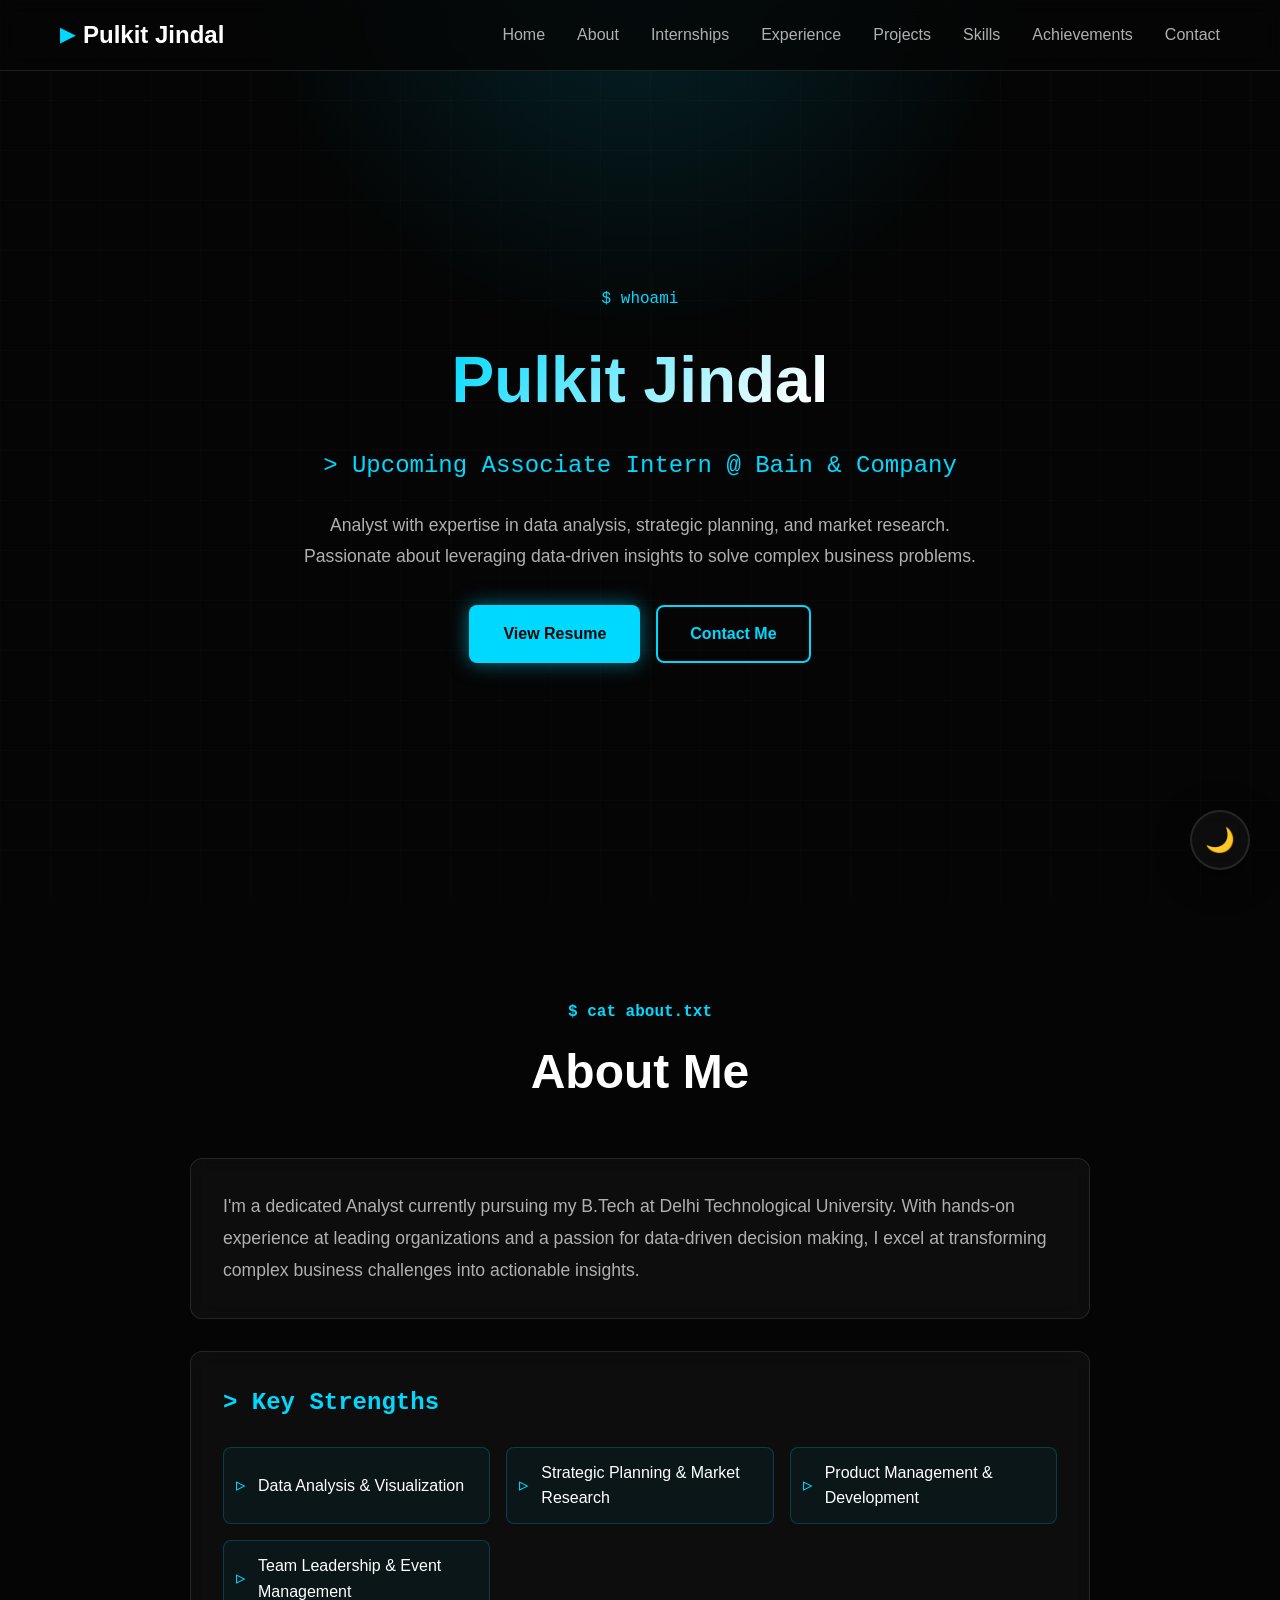
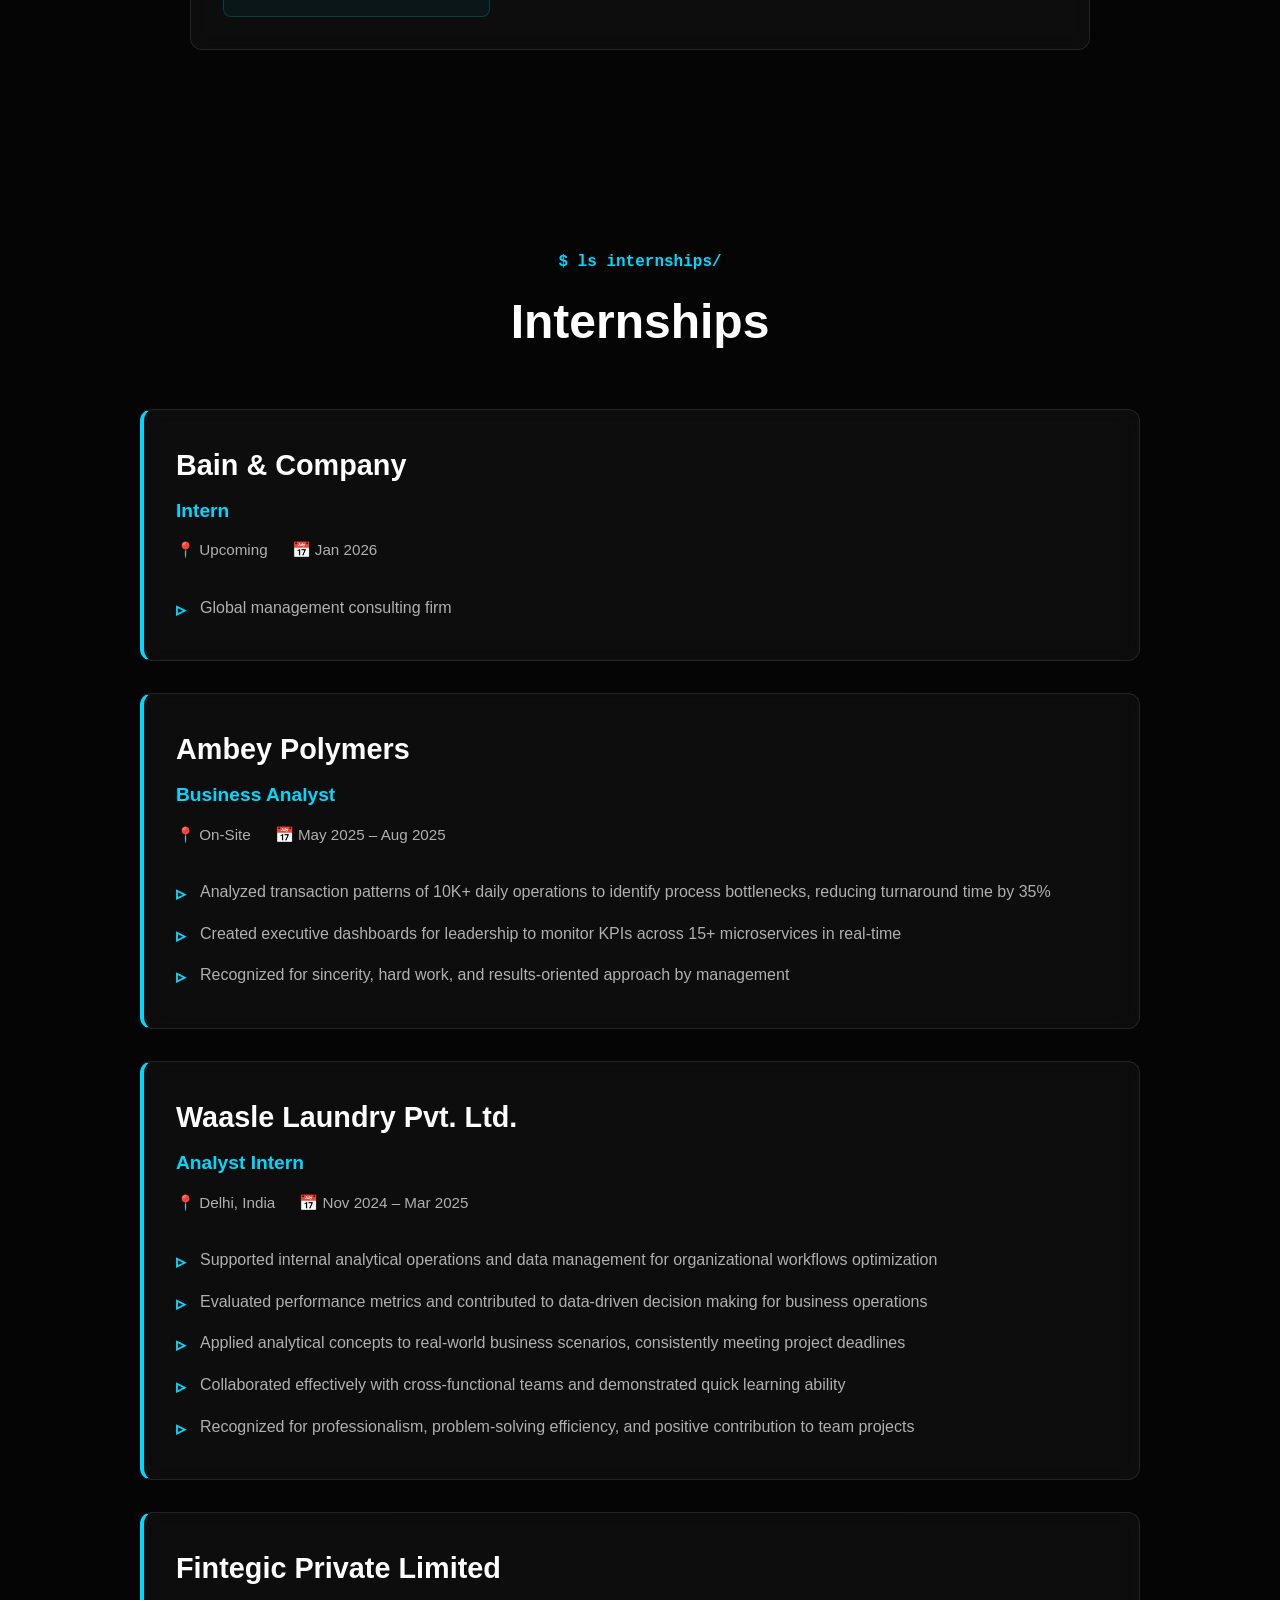
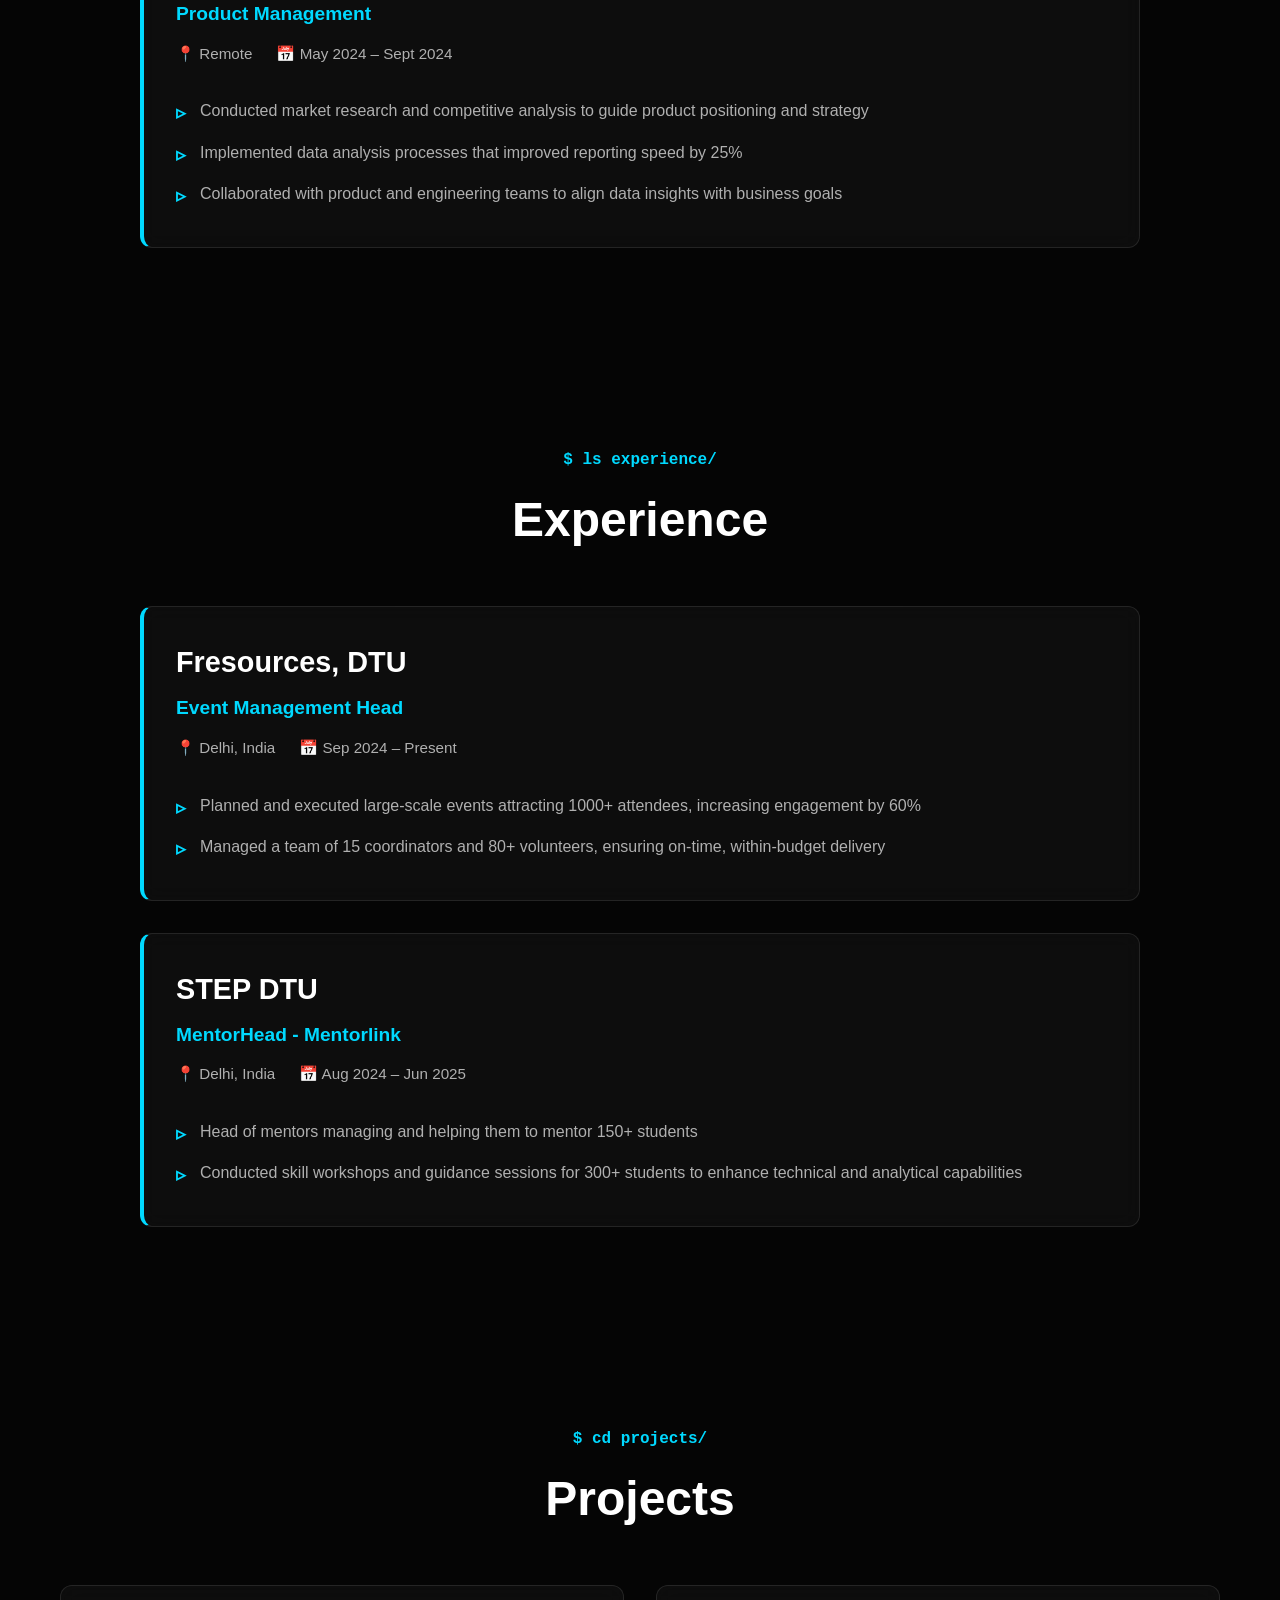
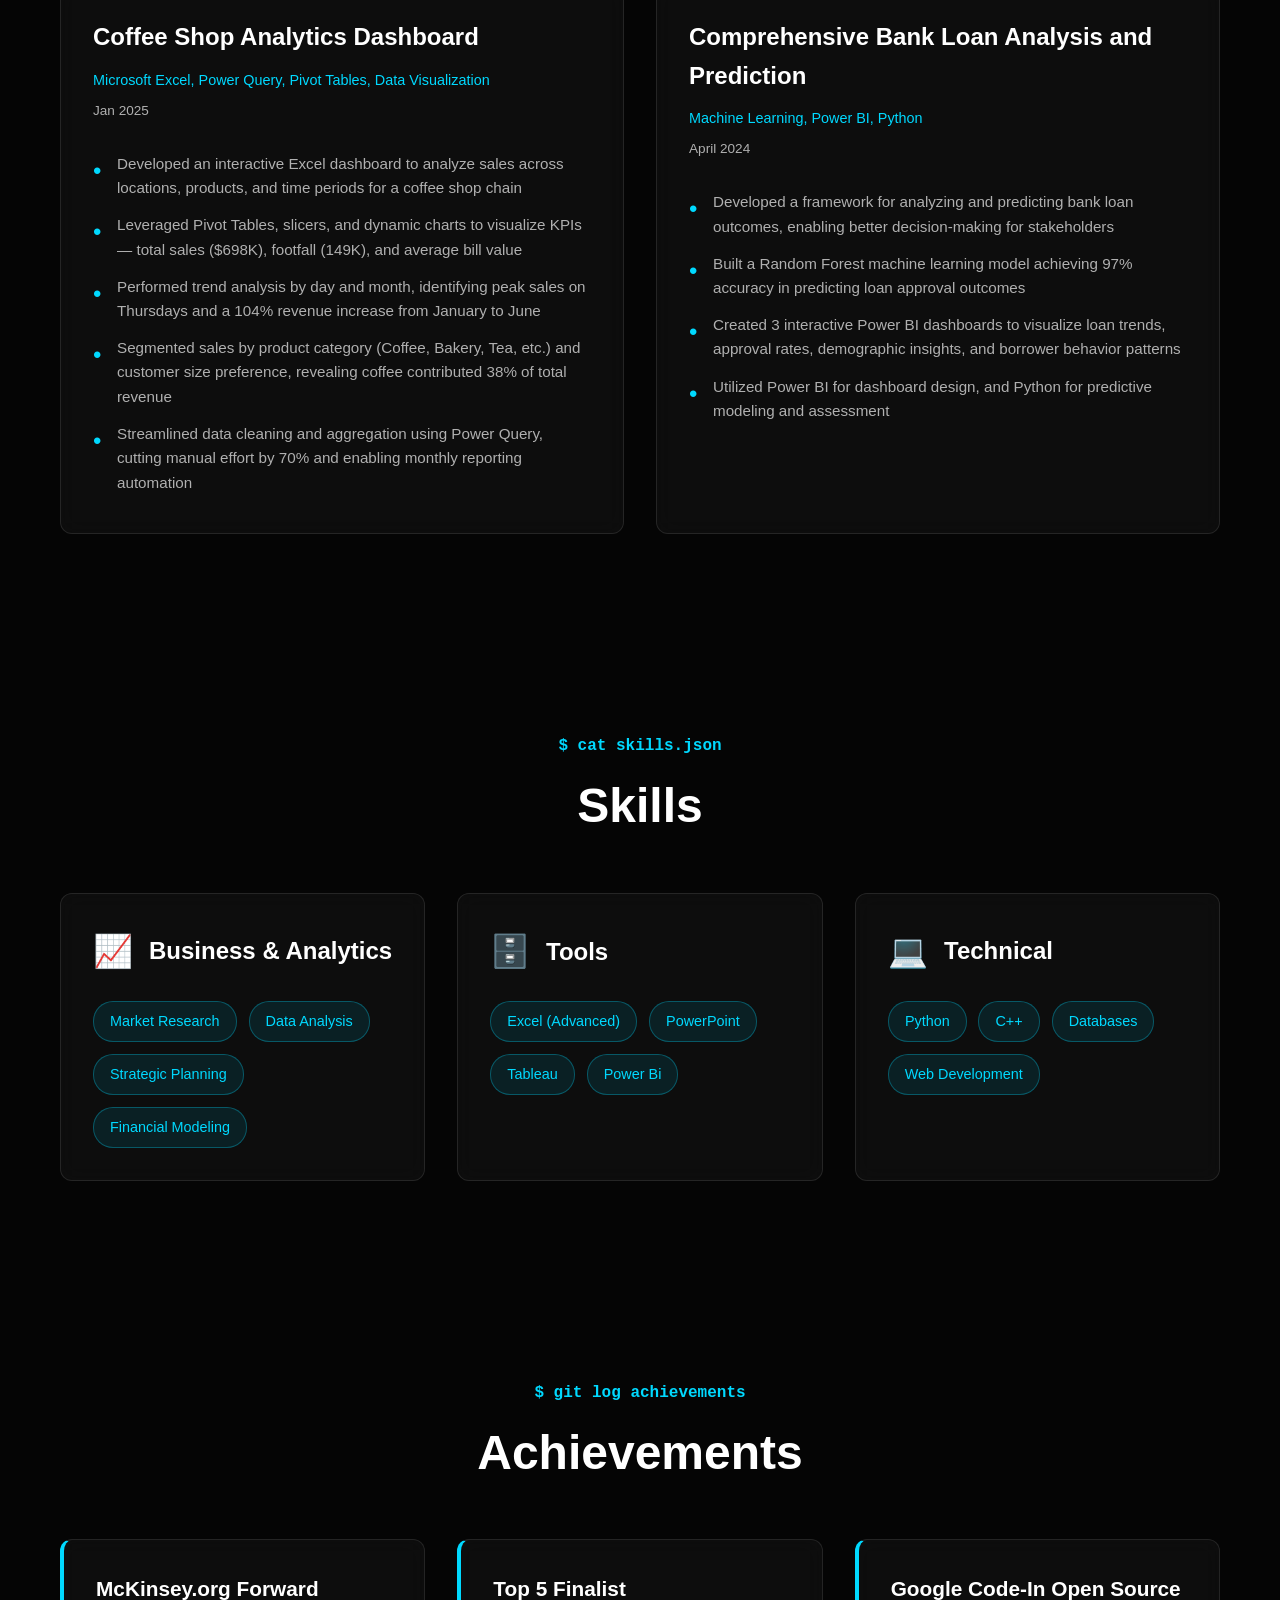
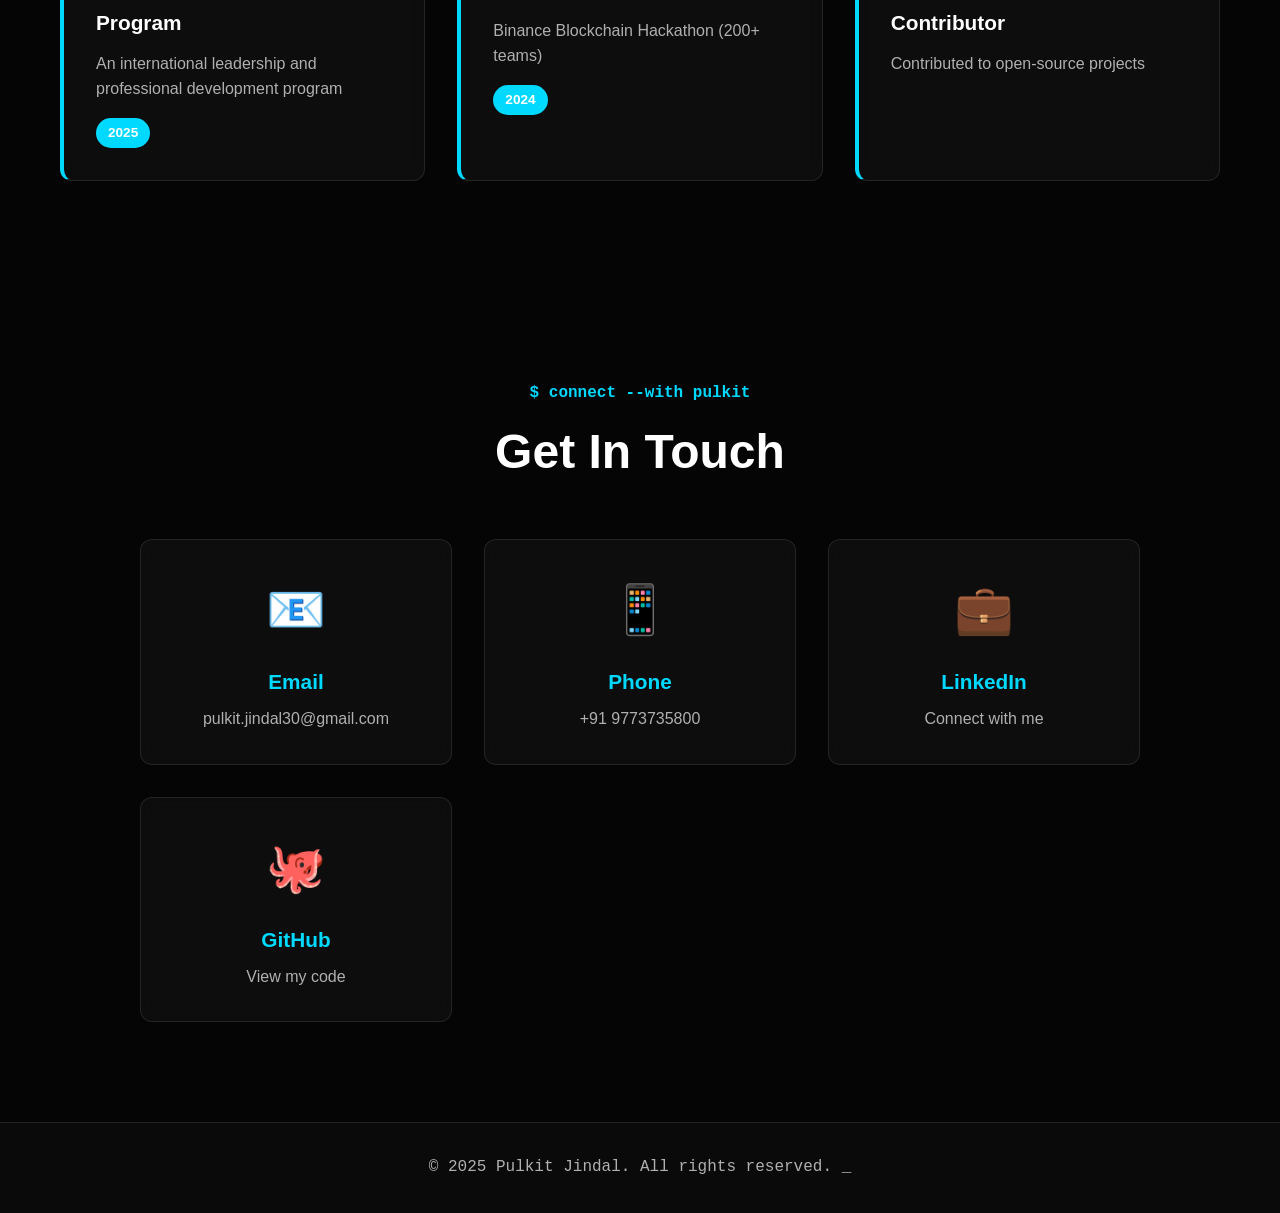
==== portfolio.html @ 49ba742a "Updated Nov'25" ====
<!DOCTYPE html>
<html lang="en">
<head>
    <meta charset="UTF-8">
    <meta name="viewport" content="width=device-width, initial-scale=1.0">
    <title>Pulkit Jindal - Business Analyst & Product Management Professional</title>
    <meta name="description" content="Incoming Intern at Bain & Company. Business Analyst and Product Management professional with expertise in data analysis, strategic planning, and market research.">
    <meta name="author" content="Pulkit Jindal">
    <style>
/* ===========================
   CSS Variables & Base Styles
   =========================== */
:root {
    --bg-primary: #050505;
    --bg-secondary: #0a0a0a;
    --text-primary: #ffffff;
    --text-secondary: #b0b0b0;
    --accent-cyan: #00d9ff;
    --accent-cyan-glow: rgba(0, 217, 255, 0.5);
    --card-bg: rgba(15, 15, 15, 0.8);
    --border-color: rgba(255, 255, 255, 0.1);
    --grid-color: rgba(255, 255, 255, 0.03);
    --shadow-glow: 0 0 30px rgba(0, 217, 255, 0.3);
    --shadow-card: 0 8px 32px rgba(0, 0, 0, 0.5);
    --transition: all 0.3s cubic-bezier(0.4, 0, 0.2, 1);
}

[data-theme="light"] {
    --bg-primary: #f5f5f5;
    --bg-secondary: #ffffff;
    --text-primary: #1a1a1a;
    --text-secondary: #4a4a4a;
    --accent-cyan: #0088cc;
    --accent-cyan-glow: rgba(0, 136, 204, 0.3);
    --card-bg: rgba(255, 255, 255, 0.9);
    --border-color: rgba(0, 0, 0, 0.1);
    --grid-color: rgba(0, 0, 0, 0.02);
    --shadow-glow: 0 0 30px rgba(0, 136, 204, 0.2);
    --shadow-card: 0 8px 32px rgba(0, 0, 0, 0.1);
}

* {
    margin: 0;
    padding: 0;
    box-sizing: border-box;
}

html {
    scroll-behavior: smooth;
}

body {
    font-family: 'Inter', -apple-system, BlinkMacSystemFont, 'Segoe UI', 'Roboto', sans-serif;
    background: var(--bg-primary);
    color: var(--text-primary);
    line-height: 1.6;
    overflow-x: hidden;
    transition: background 0.3s ease, color 0.3s ease;
}

/* Animated Grid Background */
body::before {
    content: '';
    position: fixed;
    top: 0;
    left: 0;
    width: 100%;
    height: 100%;
    background-image: 
        linear-gradient(var(--grid-color) 1px, transparent 1px),
        linear-gradient(90deg, var(--grid-color) 1px, transparent 1px);
    background-size: 50px 50px;
    opacity: 0.5;
    z-index: -1;
    animation: gridMove 20s linear infinite;
}

@keyframes gridMove {
    0% { transform: translate(0, 0); }
    100% { transform: translate(50px, 50px); }
}

@keyframes glowPulse {
    0%, 100% { opacity: 0.5; }
    50% { opacity: 1; }
}

@keyframes fadeIn {
    from { opacity: 0; transform: translateY(20px); }
    to { opacity: 1; transform: translateY(0); }
}

.container {
    max-width: 1200px;
    margin: 0 auto;
    padding: 0 20px;
}

/* ===========================
   Theme Toggle Button
   =========================== */
.theme-toggle {
    position: fixed;
    bottom: 30px;
    right: 30px;
    width: 60px;
    height: 60px;
    border-radius: 50%;
    background: var(--card-bg);
    border: 2px solid var(--border-color);
    backdrop-filter: blur(10px);
    cursor: pointer;
    display: flex;
    align-items: center;
    justify-content: center;
    font-size: 1.5rem;
    transition: var(--transition);
    z-index: 999;
    box-shadow: var(--shadow-card);
}

.theme-toggle:hover {
    transform: scale(1.1) rotate(15deg);
    border-color: var(--accent-cyan);
    box-shadow: var(--shadow-glow);
}

/* ===========================
   Navigation
   =========================== */
#navbar {
    position: fixed;
    top: 0;
    width: 100%;
    background: rgba(5, 5, 5, 0.8);
    backdrop-filter: blur(10px);
    border-bottom: 1px solid var(--border-color);
    z-index: 1000;
    transition: var(--transition);
}

[data-theme="light"] #navbar {
    background: rgba(255, 255, 255, 0.8);
}

.nav-container {
    max-width: 1200px;
    margin: 0 auto;
    padding: 1rem 20px;
    display: flex;
    justify-content: space-between;
    align-items: center;
}

.logo {
    font-size: 1.5rem;
    font-weight: 700;
    color: var(--text-primary);
    text-decoration: none;
    display: flex;
    align-items: center;
    gap: 0.5rem;
}

.terminal-icon {
    color: var(--accent-cyan);
    font-size: 1.2rem;
}

.nav-links {
    display: flex;
    list-style: none;
    gap: 2rem;
    margin: 0;
}

.nav-links a {
    color: var(--text-secondary);
    text-decoration: none;
    font-weight: 500;
    transition: var(--transition);
    position: relative;
}

.nav-links a::after {
    content: '';
    position: absolute;
    bottom: -5px;
    left: 0;
    width: 0;
    height: 2px;
    background: var(--accent-cyan);
    transition: width 0.3s ease;
}

.nav-links a:hover {
    color: var(--accent-cyan);
}

.nav-links a:hover::after {
    width: 100%;
}

.mobile-menu-btn {
    display: none;
    flex-direction: column;
    gap: 4px;
    background: none;
    border: none;
    cursor: pointer;
}

.mobile-menu-btn span {
    width: 25px;
    height: 3px;
    background: var(--text-primary);
    transition: var(--transition);
}

/* ===========================
   Hero Section
   =========================== */
#hero {
    min-height: 100vh;
    display: flex;
    align-items: center;
    justify-content: center;
    text-align: center;
    padding: 100px 20px 50px;
    position: relative;
    overflow: hidden;
}

.hero-glow {
    position: absolute;
    top: -50%;
    left: 50%;
    transform: translateX(-50%);
    width: 800px;
    height: 800px;
    background: radial-gradient(circle, var(--accent-cyan-glow) 0%, transparent 70%);
    opacity: 0.3;
    pointer-events: none;
    animation: glowPulse 4s ease-in-out infinite;
}

.hero-content {
    position: relative;
    z-index: 1;
}

.terminal-line {
    color: var(--accent-cyan);
    font-family: 'Courier New', monospace;
    margin-bottom: 1rem;
    font-size: 1rem;
}

.hero-title {
    font-size: 4rem;
    font-weight: 700;
    margin-bottom: 1rem;
}

.gradient-text {
    background: linear-gradient(135deg, var(--accent-cyan) 0%, var(--text-primary) 50%, var(--accent-cyan) 100%);
    background-size: 200% auto;
    -webkit-background-clip: text;
    -webkit-text-fill-color: transparent;
    background-clip: text;
    animation: gradientShift 3s ease infinite;
}

@keyframes gradientShift {
    0%, 100% { background-position: 0% center; }
    50% { background-position: 100% center; }
}

.hero-subtitle {
    color: var(--accent-cyan);
    font-size: 1.5rem;
    margin-bottom: 1.5rem;
    font-family: 'Courier New', monospace;
}

.hero-bio {
    font-size: 1.1rem;
    max-width: 700px;
    margin: 0 auto 2rem;
    color: var(--text-secondary);
    line-height: 1.8;
}

.hero-buttons {
    display: flex;
    gap: 1rem;
    justify-content: center;
    flex-wrap: wrap;
}

/* ===========================
   Buttons
   =========================== */
.btn {
    padding: 14px 32px;
    border-radius: 8px;
    text-decoration: none;
    font-weight: 600;
    transition: var(--transition);
    display: inline-block;
    border: 2px solid transparent;
    position: relative;
    overflow: hidden;
}

.btn::before {
    content: '';
    position: absolute;
    top: 50%;
    left: 50%;
    width: 0;
    height: 0;
    border-radius: 50%;
    background: rgba(255, 255, 255, 0.1);
    transform: translate(-50%, -50%);
    transition: width 0.6s, height 0.6s;
}

.btn:hover::before {
    width: 300px;
    height: 300px;
}

.btn-primary {
    background: var(--accent-cyan);
    color: var(--bg-primary);
    box-shadow: 0 0 20px var(--accent-cyan-glow);
}

[data-theme="light"] .btn-primary {
    color: #ffffff;
}

.btn-primary:hover {
    transform: translateY(-2px);
    box-shadow: 0 0 30px var(--accent-cyan-glow);
}

.btn-secondary {
    background: transparent;
    color: var(--accent-cyan);
    border-color: var(--accent-cyan);
}

.btn-secondary:hover {
    background: var(--accent-cyan);
    color: var(--bg-primary);
}

[data-theme="light"] .btn-secondary:hover {
    color: #ffffff;
}

/* ===========================
   Sections
   =========================== */
section {
    padding: 100px 20px;
    position: relative;
}

.section-title {
    font-size: 3rem;
    text-align: center;
    margin-bottom: 3rem;
    font-weight: 700;
}

.section-command {
    display: block;
    font-size: 1rem;
    color: var(--accent-cyan);
    font-family: 'Courier New', monospace;
    margin-bottom: 0.5rem;
}

/* ===========================
   Tech Cards
   =========================== */
.tech-card {
    background: var(--card-bg);
    border: 1px solid var(--border-color);
    border-radius: 12px;
    padding: 2rem;
    backdrop-filter: blur(10px);
    transition: var(--transition);
    position: relative;
    overflow: hidden;
}

.tech-card::before {
    content: '';
    position: absolute;
    top: 0;
    left: -100%;
    width: 100%;
    height: 100%;
    background: linear-gradient(90deg, transparent, rgba(0, 217, 255, 0.1), transparent);
    transition: left 0.5s;
}

[data-theme="light"] .tech-card::before {
    background: linear-gradient(90deg, transparent, rgba(0, 136, 204, 0.1), transparent);
}

.tech-card:hover::before {
    left: 100%;
}

.tech-card:hover {
    border-color: var(--accent-cyan);
    transform: translateY(-5px);
    box-shadow: var(--shadow-glow);
}

/* ===========================
   About Section
   =========================== */
.about-content {
    display: grid;
    gap: 2rem;
    max-width: 900px;
    margin: 0 auto;
}

.about-text {
    font-size: 1.1rem;
    line-height: 1.8;
    color: var(--text-secondary);
}

.card-title {
    color: var(--accent-cyan);
    margin-bottom: 1.5rem;
    font-size: 1.5rem;
    font-family: 'Courier New', monospace;
}

.strengths-grid {
    display: grid;
    grid-template-columns: repeat(auto-fit, minmax(200px, 1fr));
    gap: 1rem;
}

.strength-item {
    display: flex;
    align-items: center;
    gap: 0.75rem;
    padding: 0.75rem;
    background: rgba(0, 217, 255, 0.05);
    border-radius: 8px;
    border: 1px solid rgba(0, 217, 255, 0.2);
    transition: var(--transition);
}

[data-theme="light"] .strength-item {
    background: rgba(0, 136, 204, 0.05);
    border-color: rgba(0, 136, 204, 0.2);
}

.strength-item:hover {
    background: rgba(0, 217, 255, 0.1);
    transform: translateX(5px);
}

[data-theme="light"] .strength-item:hover {
    background: rgba(0, 136, 204, 0.1);
}

.bullet {
    color: var(--accent-cyan);
    font-size: 1.2rem;
}

/* ===========================
   Experience & Internship Sections
   =========================== */
.experience-list {
    display: grid;
    gap: 2rem;
    max-width: 1000px;
    margin: 0 auto;
}

.experience-card {
    background: var(--card-bg);
    border: 1px solid var(--border-color);
    border-left: 4px solid var(--accent-cyan);
    border-radius: 12px;
    padding: 2rem;
    backdrop-filter: blur(10px);
    transition: var(--transition);
}

.experience-card:hover {
    border-color: var(--accent-cyan);
    transform: translateX(5px);
    box-shadow: var(--shadow-glow);
}

.experience-header h3 {
    font-size: 1.8rem;
    color: var(--text-primary);
    margin-bottom: 0.5rem;
}

.experience-position {
    color: var(--accent-cyan);
    font-weight: 600;
    font-size: 1.2rem;
    margin-bottom: 0.75rem;
}

.experience-meta {
    display: flex;
    gap: 1.5rem;
    margin-top: 0.5rem;
    font-size: 0.95rem;
    color: var(--text-secondary);
}

.experience-card ul {
    list-style: none;
    margin-top: 1.5rem;
}

.experience-card li {
    padding: 0.5rem 0;
    padding-left: 1.5rem;
    position: relative;
    color: var(--text-secondary);
}

.experience-card li::before {
    content: "▹";
    position: absolute;
    left: 0;
    color: var(--accent-cyan);
    font-weight: bold;
    font-size: 1.2rem;
}

/* ===========================
   Projects Section
   =========================== */
.projects-grid {
    display: grid;
    grid-template-columns: repeat(auto-fit, minmax(320px, 1fr));
    gap: 2rem;
}

.project-card {
    background: var(--card-bg);
    border: 1px solid var(--border-color);
    border-radius: 12px;
    padding: 2rem;
    backdrop-filter: blur(10px);
    transition: var(--transition);
    display: flex;
    flex-direction: column;
}

.project-card:hover {
    border-color: var(--accent-cyan);
    transform: translateY(-5px);
    box-shadow: var(--shadow-glow);
}

.project-header {
    margin-bottom: 1.5rem;
}

.project-title {
    font-size: 1.5rem;
    color: var(--text-primary);
    margin-bottom: 0.75rem;
}

.project-tech {
    color: var(--accent-cyan);
    font-size: 0.9rem;
    font-weight: 500;
}

.project-date {
    color: var(--text-secondary);
    font-size: 0.85rem;
    margin-top: 0.5rem;
}

.project-card ul {
    list-style: none;
    flex-grow: 1;
}

.project-card li {
    padding: 0.4rem 0;
    padding-left: 1.5rem;
    position: relative;
    color: var(--text-secondary);
    font-size: 0.95rem;
}

.project-card li::before {
    content: "•";
    position: absolute;
    left: 0;
    color: var(--accent-cyan);
    font-size: 1.5rem;
}

/* ===========================
   Skills Section
   =========================== */
.skills-grid {
    display: grid;
    grid-template-columns: repeat(auto-fit, minmax(300px, 1fr));
    gap: 2rem;
}

.skill-card {
    background: var(--card-bg);
    border: 1px solid var(--border-color);
    border-radius: 12px;
    padding: 2rem;
    backdrop-filter: blur(10px);
    transition: var(--transition);
}

.skill-card:hover {
    border-color: var(--accent-cyan);
    transform: translateY(-5px);
    box-shadow: var(--shadow-glow);
}

.skill-header {
    display: flex;
    align-items: center;
    gap: 1rem;
    margin-bottom: 1.5rem;
}

.skill-icon {
    font-size: 2rem;
}

.skill-header h3 {
    color: var(--text-primary);
    font-size: 1.5rem;
}

.skill-tags {
    display: flex;
    flex-wrap: wrap;
    gap: 0.75rem;
}

.skill-tag {
    background: rgba(0, 217, 255, 0.1);
    color: var(--accent-cyan);
    padding: 0.5rem 1rem;
    border-radius: 20px;
    font-size: 0.9rem;
    border: 1px solid rgba(0, 217, 255, 0.3);
    transition: var(--transition);
}

[data-theme="light"] .skill-tag {
    background: rgba(0, 136, 204, 0.1);
    border-color: rgba(0, 136, 204, 0.3);
}

.skill-tag:hover {
    background: rgba(0, 217, 255, 0.2);
    transform: translateY(-2px);
}

[data-theme="light"] .skill-tag:hover {
    background: rgba(0, 136, 204, 0.2);
}

/* ===========================
   Achievements Section
   =========================== */
.achievements-grid {
    display: grid;
    grid-template-columns: repeat(auto-fit, minmax(300px, 1fr));
    gap: 2rem;
}

.achievement-card {
    background: var(--card-bg);
    border: 1px solid var(--border-color);
    border-left: 4px solid var(--accent-cyan);
    border-radius: 12px;
    padding: 2rem;
    backdrop-filter: blur(10px);
    transition: var(--transition);
}

.achievement-card:hover {
    border-color: var(--accent-cyan);
    transform: translateY(-5px);
    box-shadow: var(--shadow-glow);
}

.achievement-title {
    color: var(--text-primary);
    margin-bottom: 0.75rem;
    font-size: 1.3rem;
}

.achievement-desc {
    color: var(--text-secondary);
    margin-bottom: 1rem;
    line-height: 1.6;
}

.achievement-year {
    display: inline-block;
    background: var(--accent-cyan);
    color: #ffffff;
    padding: 0.25rem 0.75rem;
    border-radius: 15px;
    font-size: 0.85rem;
    font-weight: 600;
}

/* ===========================
   Contact Section
   =========================== */
.contact-grid {
    display: grid;
    grid-template-columns: repeat(auto-fit, minmax(250px, 1fr));
    gap: 2rem;
    max-width: 1000px;
    margin: 0 auto;
}

.contact-card {
    background: var(--card-bg);
    border: 1px solid var(--border-color);
    border-radius: 12px;
    padding: 2rem;
    backdrop-filter: blur(10px);
    text-align: center;
    text-decoration: none;
    color: var(--text-primary);
    transition: var(--transition);
}

.contact-card:hover {
    border-color: var(--accent-cyan);
    transform: translateY(-5px);
    box-shadow: var(--shadow-glow);
}

.contact-icon {
    font-size: 3rem;
    display: block;
    margin-bottom: 1rem;
}

.contact-card h3 {
    color: var(--accent-cyan);
    margin-bottom: 0.5rem;
    font-size: 1.3rem;
}

.contact-card p {
    color: var(--text-secondary);
}

/* ===========================
   Footer
   =========================== */
footer {
    background: var(--bg-secondary);
    padding: 2rem 20px;
    text-align: center;
    border-top: 1px solid var(--border-color);
}

.footer-text {
    color: var(--text-secondary);
    font-family: 'Courier New', monospace;
}

.cursor-blink {
    animation: blink 1s infinite;
}

@keyframes blink {
    0%, 50% { opacity: 1; }
    51%, 100% { opacity: 0; }
}

/* ===========================
   Responsive Design
   =========================== */
@media (max-width: 768px) {
    .nav-links {
        position: fixed;
        top: 70px;
        left: -100%;
        flex-direction: column;
        background: rgba(5, 5, 5, 0.98);
        backdrop-filter: blur(10px);
        width: 100%;
        padding: 2rem;
        gap: 1rem;
        transition: left 0.3s ease;
        border-bottom: 1px solid var(--border-color);
    }

    [data-theme="light"] .nav-links {
        background: rgba(255, 255, 255, 0.98);
    }

    .nav-links.active {
        left: 0;
    }

    .mobile-menu-btn {
        display: flex;
    }

    .hero-title {
        font-size: 2.5rem;
    }

    .hero-subtitle {
        font-size: 1.2rem;
    }

    .section-title {
        font-size: 2rem;
    }

    .projects-grid,
    .skills-grid,
    .achievements-grid,
    .contact-grid {
        grid-template-columns: 1fr;
    }

    .theme-toggle {
        bottom: 20px;
        right: 20px;
        width: 50px;
        height: 50px;
        font-size: 1.2rem;
    }
}

@media (max-width: 480px) {
    .hero-title {
        font-size: 2rem;
    }

    .hero-buttons {
        flex-direction: column;
        width: 100%;
    }

    .btn {
        width: 100%;
        text-align: center;
    }
}
    </style>
</head>
<body>
    <!-- Theme Toggle Button -->
    <button class="theme-toggle" id="theme-toggle" aria-label="Toggle theme">
        <span id="theme-icon">🌙👀</span>
    </button>

    <!-- Navigation -->
    <nav id="navbar">
        <div class="nav-container">
            <a href="#" class="logo">
                <span class="terminal-icon">▶</span>
                Pulkit Jindal
            </a>
            <button id="mobile-menu-toggle" class="mobile-menu-btn">
                <span></span>
                <span></span>
                <span></span>
            </button>
            <ul class="nav-links" id="nav-links">
                <li><a href="#hero">Home</a></li>
                <li><a href="#about">About</a></li>
                <li><a href="#internships">Internships</a></li>
                <li><a href="#experience">Experience</a></li>
                <li><a href="#projects">Projects</a></li>
                <li><a href="#skills">Skills</a></li>
                <li><a href="#achievements">Achievements</a></li>
                <li><a href="#contact">Contact</a></li>
            </ul>
        </div>
    </nav>

    <!-- Hero Section -->
    <section id="hero">
        <div class="hero-glow"></div>
        <div class="container">
            <div class="hero-content">
                <div class="terminal-line">$ whoami</div>
                <h1 class="hero-title">
                    <span class="gradient-text">Pulkit Jindal</span>
                </h1>
                <p class="hero-subtitle">&gt; Upcoming Associate Intern @ Bain & Company</p>
                <p class="hero-bio">
                    Analyst with expertise in data analysis, strategic planning, and market research. 
                    Passionate about leveraging data-driven insights to solve complex business problems.
                </p>
                <div class="hero-buttons">
                     <!-- Resume Link -->
                    <a href="https://drive.google.com/file/d/154WYZISWinb-b1qRPdcsCsWhNNmLEMc9/view?usp=sharing" 
                    class="btn btn-primary">View Resume</a>
                    <a href="#contact" class="btn btn-secondary">Contact Me</a>
                </div>
            </div>
        </div>
    </section>

    <!-- About Section -->
    <section id="about">
        <div class="container">
            <h2 class="section-title">
                <span class="section-command">$ cat about.txt</span>
                About Me
            </h2>
            <div class="about-content">
                <div class="tech-card">
                    <p class="about-text">
                        I'm a dedicated Analyst currently pursuing my B.Tech at Delhi Technological University. 
                        With hands-on experience at leading organizations and a passion for data-driven decision making, 
                        I excel at transforming complex business challenges into actionable insights.
                    </p>
                </div>
                <div class="tech-card">
                    <h3 class="card-title">&gt; Key Strengths</h3>
                    <div class="strengths-grid">
                        <div class="strength-item">
                            <span class="bullet">▹</span>
                            <span>Data Analysis & Visualization</span>
                        </div>
                        <div class="strength-item">
                            <span class="bullet">▹</span>
                            <span>Strategic Planning & Market Research</span>
                        </div>
                        <div class="strength-item">
                            <span class="bullet">▹</span>
                            <span>Product Management & Development</span>
                        </div>
                        <div class="strength-item">
                            <span class="bullet">▹</span>
                            <span>Team Leadership & Event Management</span>
                        </div>
                    </div>
                </div>
            </div>
        </div>
    </section>

    <!-- Internships Section -->
    <section id="internships">
        <div class="container">
            <h2 class="section-title">
                <span class="section-command">$ ls internships/</span>
                Internships
            </h2>
            <div id="internships-list" class="experience-list">
                <!-- Dynamically generated by script.js -->
            </div>
        </div>
    </section>

    <!-- Experience Section -->
    <section id="experience">
        <div class="container">
            <h2 class="section-title">
                <span class="section-command">$ ls experience/</span>
                Experience
            </h2>
            <div id="experience-list" class="experience-list">
                <!-- Dynamically generated by script.js -->
            </div>
        </div>
    </section>

    <!-- Projects Section -->
    <section id="projects">
        <div class="container">
            <h2 class="section-title">
                <span class="section-command">$ cd projects/</span>
                Projects
            </h2>
            <div id="projects-grid" class="projects-grid">
                <!-- Dynamically generated by script.js -->
            </div>
        </div>
    </section>

    <!-- Skills Section -->
    <section id="skills">
        <div class="container">
            <h2 class="section-title">
                <span class="section-command">$ cat skills.json</span>
                Skills
            </h2>
            <div class="skills-grid">
                <div class="tech-card skill-card">
                    <div class="skill-header">
                        <span class="skill-icon">📈</span>
                        <h3>Business & Analytics</h3>
                    </div>
                    <div class="skill-tags">
                        <span class="skill-tag">Market Research</span>
                        <span class="skill-tag">Data Analysis</span>
                        <span class="skill-tag">Strategic Planning</span>
                        <span class="skill-tag">Financial Modeling</span>
                    </div>
                </div>
                <div class="tech-card skill-card">
                    <div class="skill-header">
                        <span class="skill-icon">🗄️</span>
                        <h3>Tools</h3>
                    </div>
                    <div class="skill-tags">
                        <span class="skill-tag">Excel (Advanced)</span>
                        <span class="skill-tag">PowerPoint</span>
                        <span class="skill-tag">Tableau</span>
                        <span class="skill-tag">Power Bi</span>
                    </div>
                </div>
                <div class="tech-card skill-card">
                    <div class="skill-header">
                        <span class="skill-icon">💻</span>
                        <h3>Technical</h3>
                    </div>
                    <div class="skill-tags">
                        <span class="skill-tag">Python</span>
                        <span class="skill-tag">C++</span>
                        <span class="skill-tag">Databases</span>
                        <span class="skill-tag">Web Development</span>
                    </div>
                </div>
            </div>
        </div>
    </section>

    <!-- Achievements Section -->
    <section id="achievements">
        <div class="container">
            <h2 class="section-title">
                <span class="section-command">$ git log achievements</span>
                Achievements
            </h2>
            <div class="achievements-grid">
                <div class="tech-card achievement-card">
                    <h3 class="achievement-title">McKinsey.org Forward Program</h3>
                    <p class="achievement-desc">An international leadership and professional development program</p>
                    <span class="achievement-year">2025</span>
                </div>
                <div class="tech-card achievement-card">
                    <h3 class="achievement-title">Top 5 Finalist</h3>
                    <p class="achievement-desc">Binance Blockchain Hackathon (200+ teams)</p>
                    <span class="achievement-year">2024</span>
                </div>
                <div class="tech-card achievement-card">
                    <h3 class="achievement-title">Google Code-In Open Source Contributor</h3>
                    <p class="achievement-desc">Contributed to open-source projects</p>
                </div>
            </div>
        </div>
    </section>

    <!-- Contact Section -->
    <section id="contact">
        <div class="container">
            <h2 class="section-title">
                <span class="section-command">$ connect --with pulkit</span>
                Get In Touch
            </h2>
            <div class="contact-grid">
                <a href="mailto:pulkit.jindal30@gmail.com" class="tech-card contact-card">
                    <span class="contact-icon">📧</span>
                    <h3>Email</h3>
                    <p>pulkit.jindal30@gmail.com</p>
                </a>
                <a href="tel:+919773735800" class="tech-card contact-card">
                    <span class="contact-icon">📱</span>
                    <h3>Phone</h3>
                    <p>+91 9773735800</p>
                </a>
                <a href="https://www.linkedin.com/in/pulkitjindal30/"  rel="noopener noreferrer" class="tech-card contact-card">
                    <span class="contact-icon">💼</span>
                    <h3>LinkedIn</h3>
                    <p>Connect with me</p>
                </a>
                <a href="https://github.com/Pul-kt" target="_blank" rel="noopener noreferrer" class="tech-card contact-card">
                    <span class="contact-icon">🐙</span>
                    <h3>GitHub</h3>
                    <p>View my code</p>
                </a>
            </div>
        </div>
    </section>

    <!-- Footer -->
    <footer>
        <div class="container">
            <p class="footer-text">
                &copy; 2025 Pulkit Jindal. All rights reserved.
                <span class="cursor-blink">_</span>
            </p>
        </div>
    </footer>

    <script>
// ===========================
// Portfolio Data
// ===========================
const internships = [
  {
    company: "Bain & Company",
    location: "Upcoming",
    position: "Intern",
    period: "Jan 2026",
    description: [
      "Global management consulting firm"
    ]
  },
  {
    company: "Ambey Polymers",
    location: "On-Site",
    position: "Business Analyst",
    period: "May 2025 – Aug 2025",
    description: [
      "Analyzed transaction patterns of 10K+ daily operations to identify process bottlenecks, reducing turnaround time by 35%",
      "Created executive dashboards for leadership to monitor KPIs across 15+ microservices in real-time",
      "Recognized for sincerity, hard work, and results-oriented approach by management"
    ]
  },
  {
    company: "Waasle Laundry Pvt. Ltd.",
    location: "Delhi, India",
    position: "Analyst Intern",
    period: "Nov 2024 – Mar 2025",
    description: [
      "Supported internal analytical operations and data management for organizational workflows optimization",
      "Evaluated performance metrics and contributed to data-driven decision making for business operations",
      "Applied analytical concepts to real-world business scenarios, consistently meeting project deadlines",
      "Collaborated effectively with cross-functional teams and demonstrated quick learning ability",
      "Recognized for professionalism, problem-solving efficiency, and positive contribution to team projects"
    ]
  },
  {
    company: "Fintegic Private Limited",
    location: "Remote",
    position: "Product Management",
    period: "May 2024 – Sept 2024",
    description: [
      "Conducted market research and competitive analysis to guide product positioning and strategy",
      "Implemented data analysis processes that improved reporting speed by 25%",
      "Collaborated with product and engineering teams to align data insights with business goals"
    ]
  }
];

const experiences = [
  {
    organization: "Fresources, DTU",
    location: "Delhi, India",
    position: "Event Management Head",
    period: "Sep 2024 – Present",
    description: [
      "Planned and executed large-scale events attracting 1000+ attendees, increasing engagement by 60%",
      "Managed a team of 15 coordinators and 80+ volunteers, ensuring on-time, within-budget delivery"
    ]
  },
  {
    organization: "STEP DTU",
    location: "Delhi, India",
    position: "MentorHead - Mentorlink",
    period: "Aug 2024 – Jun 2025",
    description: [
      "Head of mentors managing and helping them to mentor 150+ students",
      "Conducted skill workshops and guidance sessions for 300+ students to enhance technical and analytical capabilities"
    ]
  }
];

const projects = [
  {
    title: "Coffee Shop Analytics Dashboard",
    tech: "Microsoft Excel, Power Query, Pivot Tables, Data Visualization",
    date: "Jan 2025",
    description: [
      "Developed an interactive Excel dashboard to analyze sales across locations, products, and time periods for a coffee shop chain",
      "Leveraged Pivot Tables, slicers, and dynamic charts to visualize KPIs — total sales ($698K), footfall (149K), and average bill value",
      "Performed trend analysis by day and month, identifying peak sales on Thursdays and a 104% revenue increase from January to June",
      "Segmented sales by product category (Coffee, Bakery, Tea, etc.) and customer size preference, revealing coffee contributed 38% of total revenue",
      "Streamlined data cleaning and aggregation using Power Query, cutting manual effort by 70% and enabling monthly reporting automation"
    ],
    link: "#"
  },
  {
    title: "Comprehensive Bank Loan Analysis and Prediction",
    tech: "Machine Learning, Power BI, Python",
    date: "April 2024",
    description: [
      "Developed a framework for analyzing and predicting bank loan outcomes, enabling better decision-making for stakeholders",
      "Built a Random Forest machine learning model achieving 97% accuracy in predicting loan approval outcomes",
      "Created 3 interactive Power BI dashboards to visualize loan trends, approval rates, demographic insights, and borrower behavior patterns",
      "Utilized Power BI for dashboard design, and Python for predictive modeling and assessment"
    ],
    link: "#"
  }
];

// ===========================
// Theme Toggle
// ===========================
const themeToggle = document.getElementById('theme-toggle');
const themeIcon = document.getElementById('theme-icon');
const htmlElement = document.documentElement;

// Check for saved theme preference or default to 'dark'
const currentTheme = localStorage.getItem('theme') || 'dark';
htmlElement.setAttribute('data-theme', currentTheme);
themeIcon.textContent = currentTheme === 'dark' ? '🌙' : '☀️';

themeToggle.addEventListener('click', () => {
  const theme = htmlElement.getAttribute('data-theme');
  const newTheme = theme === 'dark' ? 'light' : 'dark';
  
  htmlElement.setAttribute('data-theme', newTheme);
  localStorage.setItem('theme', newTheme);
  themeIcon.textContent = newTheme === 'dark' ? '🌙' : '☀️';
});

// ===========================
// Mobile Menu Toggle
// ===========================
const mobileMenuBtn = document.getElementById('mobile-menu-toggle');
const navLinks = document.getElementById('nav-links');

mobileMenuBtn.addEventListener('click', () => {
  navLinks.classList.toggle('active');
});

// Close mobile menu when clicking on a link
document.querySelectorAll('.nav-links a').forEach(link => {
  link.addEventListener('click', () => {
    navLinks.classList.remove('active');
  });
});

// ===========================
// Smooth Scrolling
// ===========================
document.querySelectorAll('a[href^="#"]').forEach(anchor => {
  anchor.addEventListener('click', function (e) {
    const href = this.getAttribute('href');
    if (href !== '#') {
      e.preventDefault();
      const target = document.querySelector(href);
      if (target) {
        target.scrollIntoView({
          behavior: 'smooth',
          block: 'start'
        });
      }
    }
  });
});

// ===========================
// Navbar Scroll Effect
// ===========================
const navbar = document.getElementById('navbar');
let lastScroll = 0;

window.addEventListener('scroll', () => {
  const currentScroll = window.pageYOffset;
  
  if (currentScroll > 100) {
    const theme = htmlElement.getAttribute('data-theme');
    if (theme === 'dark') {
      navbar.style.background = 'rgba(5, 5, 5, 0.95)';
    } else {
      navbar.style.background = 'rgba(255, 255, 255, 0.95)';
    }
  } else {
    const theme = htmlElement.getAttribute('data-theme');
    if (theme === 'dark') {
      navbar.style.background = 'rgba(5, 5, 5, 0.8)';
    } else {
      navbar.style.background = 'rgba(255, 255, 255, 0.8)';
    }
  }
  
  lastScroll = currentScroll;
});

// ===========================
// Render Internship Cards
// ===========================
function renderInternships() {
  const internshipsList = document.getElementById('internships-list');
  
  internships.forEach(intern => {
    const card = document.createElement('div');
    card.className = 'tech-card experience-card';
    
    card.innerHTML = `
      <div class="experience-header">
        <h3>${intern.company}</h3>
        <p class="experience-position">${intern.position}</p>
        <div class="experience-meta">
          <span>📍 ${intern.location}</span>
          <span>📅 ${intern.period}</span>
        </div>
      </div>
      <ul>
        ${intern.description.map(desc => `<li>${desc}</li>`).join('')}
      </ul>
    `;
    
    internshipsList.appendChild(card);
  });
}

// ===========================
// Render Experience Cards
// ===========================
function renderExperience() {
  const experienceList = document.getElementById('experience-list');
  
  experiences.forEach(exp => {
    const card = document.createElement('div');
    card.className = 'tech-card experience-card';
    
    card.innerHTML = `
      <div class="experience-header">
        <h3>${exp.organization}</h3>
        <p class="experience-position">${exp.position}</p>
        <div class="experience-meta">
          <span>📍 ${exp.location}</span>
          <span>📅 ${exp.period}</span>
        </div>
      </div>
      <ul>
        ${exp.description.map(desc => `<li>${desc}</li>`).join('')}
      </ul>
    `;
    
    experienceList.appendChild(card);
  });
}

// ===========================
// Render Project Cards
// ===========================
function renderProjects() {
  const projectsGrid = document.getElementById('projects-grid');
  
  projects.forEach(project => {
    const card = document.createElement('div');
    card.className = 'tech-card project-card';
    
    card.innerHTML = `
      <div class="project-header">
        <div>
          <h3 class="project-title">${project.title}</h3>
          <p class="project-tech">${project.tech}</p>
          <p class="project-date">${project.date}</p>
        </div>
      </div>
      <ul>
        ${project.description.map(desc => `<li>${desc}</li>`).join('')}
      </ul>
    `;
    
    projectsGrid.appendChild(card);
  });
}

// ===========================
// Scroll Animations
// ===========================
const observerOptions = {
  threshold: 0.1,
  rootMargin: '0px 0px -100px 0px'
};

const observer = new IntersectionObserver((entries) => {
  entries.forEach(entry => {
    if (entry.isIntersecting) {
      entry.target.style.opacity = '1';
      entry.target.style.transform = 'translateY(0)';
    }
  });
}, observerOptions);

// Initialize animations on load
document.addEventListener('DOMContentLoaded', () => {
  // Render dynamic content
  renderInternships();
  renderExperience();
  renderProjects();
  
  // Observe all cards for animation
  const cards = document.querySelectorAll('.tech-card, .strength-item');
  
  cards.forEach(card => {
    card.style.opacity = '0';
    card.style.transform = 'translateY(20px)';
    card.style.transition = 'opacity 0.6s ease, transform 0.6s ease';
    observer.observe(card);
  });
});

// ===========================
// Parallax Effect for Hero Glow
// ===========================
const heroGlow = document.querySelector('.hero-glow');

if (heroGlow) {
  window.addEventListener('scroll', () => {
    const scrollY = window.pageYOffset;
    heroGlow.style.transform = `translateX(-50%) translateY(${scrollY * 0.3}px)`;
  });
}
    </script>
</body>
</html>
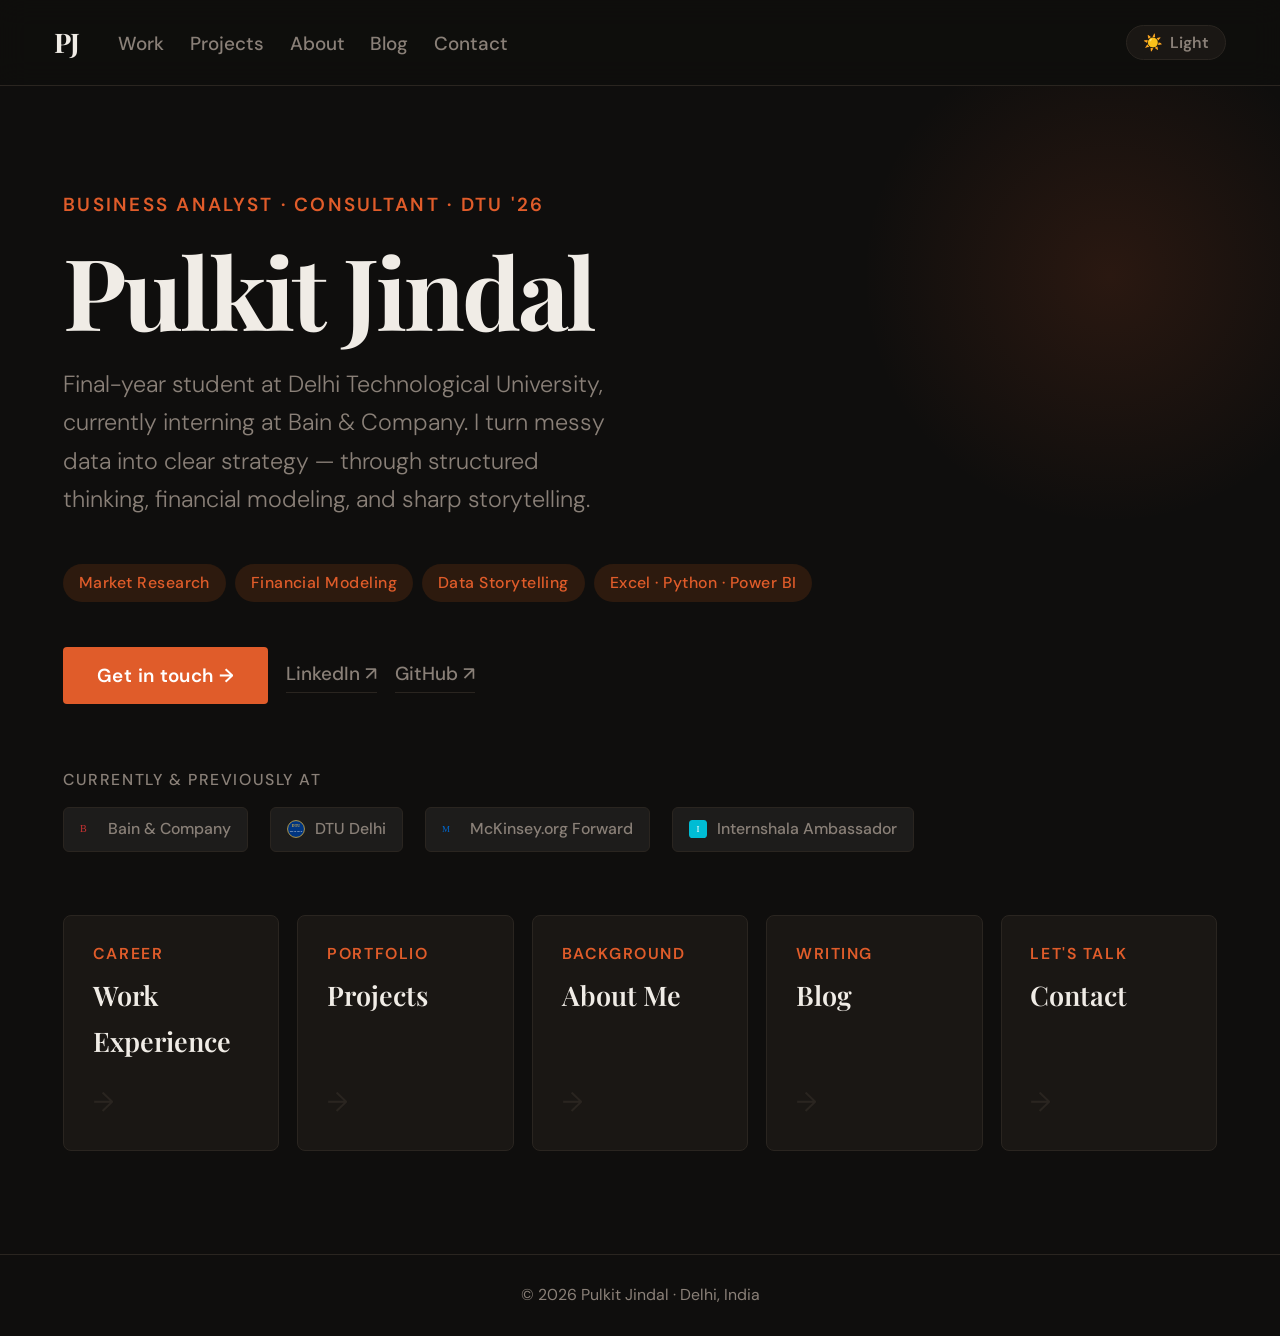
==== commit ca9afbc1: "Update portfolio.html" ====
--- a/portfolio.html
+++ b/portfolio.html
@@ -1,1451 +1,1043 @@
 <!DOCTYPE html>
-<html lang="en">
+<html lang="en" data-theme="dark">
 <head>
-    <meta charset="UTF-8">
-    <meta name="viewport" content="width=device-width, initial-scale=1.0">
-    <title>Pulkit Jindal - Business Analyst & Product Management Professional</title>
-    <meta name="description" content="Incoming Intern at Bain & Company. Business Analyst and Product Management professional with expertise in data analysis, strategic planning, and market research.">
-    <meta name="author" content="Pulkit Jindal">
-    <style>
-/* ===========================
-   CSS Variables & Base Styles
-   =========================== */
+<meta charset="UTF-8">
+<meta name="viewport" content="width=device-width, initial-scale=1.0">
+<title>Pulkit Jindal</title>
+<link href="https://fonts.googleapis.com/css2?family=Playfair+Display:wght@400;600;700&family=DM+Sans:ital,opsz,wght@0,9..40,300;0,9..40,400;0,9..40,500;0,9..40,600;1,9..40,300&display=swap" rel="stylesheet">
+<style>
 :root {
-    --bg-primary: #050505;
-    --bg-secondary: #0a0a0a;
-    --text-primary: #ffffff;
-    --text-secondary: #b0b0b0;
-    --accent-cyan: #00d9ff;
-    --accent-cyan-glow: rgba(0, 217, 255, 0.5);
-    --card-bg: rgba(15, 15, 15, 0.8);
-    --border-color: rgba(255, 255, 255, 0.1);
-    --grid-color: rgba(255, 255, 255, 0.03);
-    --shadow-glow: 0 0 30px rgba(0, 217, 255, 0.3);
-    --shadow-card: 0 8px 32px rgba(0, 0, 0, 0.5);
-    --transition: all 0.3s cubic-bezier(0.4, 0, 0.2, 1);
-}
-
+  --fs-xs:   clamp(0.78rem, 1.4vw, 0.88rem);
+  --fs-sm:   clamp(0.9rem,  1.8vw, 1.05rem);
+  --fs-base: clamp(1rem,    2vw,   1.15rem);
+  --fs-md:   clamp(1.1rem,  2.2vw, 1.3rem);
+  --fs-lg:   clamp(1.25rem, 2.5vw, 1.5rem);
+  --fs-xl:   clamp(1.5rem,  3vw,   2rem);
+  --fs-2xl:  clamp(1.8rem,  4vw,   2.6rem);
+  --fs-hero: clamp(2.8rem,  8vw,   5.5rem);
+}
+[data-theme="dark"] {
+  --bg:#0f0e0d; --bg-alt:#161412; --ink:#f0ece6; --muted:#8a8078;
+  --accent:#e05c2a; --accent-dim:#2d1a0e; --border:#2a2520;
+  --card-bg:#1a1714; --nav-bg:rgba(15,14,13,0.93); --shadow:0 8px 40px rgba(0,0,0,0.55);
+  --logo-filter: brightness(0) invert(1);
+  --logo-bg: rgba(255,255,255,0.06);
+}
 [data-theme="light"] {
-    --bg-primary: #f5f5f5;
-    --bg-secondary: #ffffff;
-    --text-primary: #1a1a1a;
-    --text-secondary: #4a4a4a;
-    --accent-cyan: #0088cc;
-    --accent-cyan-glow: rgba(0, 136, 204, 0.3);
-    --card-bg: rgba(255, 255, 255, 0.9);
-    --border-color: rgba(0, 0, 0, 0.1);
-    --grid-color: rgba(0, 0, 0, 0.02);
-    --shadow-glow: 0 0 30px rgba(0, 136, 204, 0.2);
-    --shadow-card: 0 8px 32px rgba(0, 0, 0, 0.1);
-}
-
-* {
-    margin: 0;
-    padding: 0;
-    box-sizing: border-box;
-}
-
-html {
-    scroll-behavior: smooth;
-}
-
-body {
-    font-family: 'Inter', -apple-system, BlinkMacSystemFont, 'Segoe UI', 'Roboto', sans-serif;
-    background: var(--bg-primary);
-    color: var(--text-primary);
-    line-height: 1.6;
-    overflow-x: hidden;
-    transition: background 0.3s ease, color 0.3s ease;
-}
-
-/* Animated Grid Background */
-body::before {
-    content: '';
-    position: fixed;
-    top: 0;
-    left: 0;
-    width: 100%;
-    height: 100%;
-    background-image: 
-        linear-gradient(var(--grid-color) 1px, transparent 1px),
-        linear-gradient(90deg, var(--grid-color) 1px, transparent 1px);
-    background-size: 50px 50px;
-    opacity: 0.5;
-    z-index: -1;
-    animation: gridMove 20s linear infinite;
-}
-
-@keyframes gridMove {
-    0% { transform: translate(0, 0); }
-    100% { transform: translate(50px, 50px); }
-}
-
-@keyframes glowPulse {
-    0%, 100% { opacity: 0.5; }
-    50% { opacity: 1; }
-}
-
-@keyframes fadeIn {
-    from { opacity: 0; transform: translateY(20px); }
-    to { opacity: 1; transform: translateY(0); }
-}
-
-.container {
-    max-width: 1200px;
-    margin: 0 auto;
-    padding: 0 20px;
-}
-
-/* ===========================
-   Theme Toggle Button
-   =========================== */
-.theme-toggle {
-    position: fixed;
-    bottom: 30px;
-    right: 30px;
-    width: 60px;
-    height: 60px;
-    border-radius: 50%;
-    background: var(--card-bg);
-    border: 2px solid var(--border-color);
-    backdrop-filter: blur(10px);
-    cursor: pointer;
-    display: flex;
-    align-items: center;
-    justify-content: center;
-    font-size: 1.5rem;
-    transition: var(--transition);
-    z-index: 999;
-    box-shadow: var(--shadow-card);
-}
-
-.theme-toggle:hover {
-    transform: scale(1.1) rotate(15deg);
-    border-color: var(--accent-cyan);
-    box-shadow: var(--shadow-glow);
-}
-
-/* ===========================
-   Navigation
-   =========================== */
-#navbar {
-    position: fixed;
-    top: 0;
-    width: 100%;
-    background: rgba(5, 5, 5, 0.8);
-    backdrop-filter: blur(10px);
-    border-bottom: 1px solid var(--border-color);
-    z-index: 1000;
-    transition: var(--transition);
-}
-
-[data-theme="light"] #navbar {
-    background: rgba(255, 255, 255, 0.8);
-}
-
-.nav-container {
-    max-width: 1200px;
-    margin: 0 auto;
-    padding: 1rem 20px;
-    display: flex;
-    justify-content: space-between;
-    align-items: center;
-}
-
-.logo {
-    font-size: 1.5rem;
-    font-weight: 700;
-    color: var(--text-primary);
-    text-decoration: none;
-    display: flex;
-    align-items: center;
-    gap: 0.5rem;
-}
-
-.terminal-icon {
-    color: var(--accent-cyan);
-    font-size: 1.2rem;
-}
-
-.nav-links {
-    display: flex;
-    list-style: none;
-    gap: 2rem;
-    margin: 0;
-}
-
-.nav-links a {
-    color: var(--text-secondary);
-    text-decoration: none;
-    font-weight: 500;
-    transition: var(--transition);
-    position: relative;
-}
-
-.nav-links a::after {
-    content: '';
-    position: absolute;
-    bottom: -5px;
-    left: 0;
-    width: 0;
-    height: 2px;
-    background: var(--accent-cyan);
-    transition: width 0.3s ease;
-}
-
-.nav-links a:hover {
-    color: var(--accent-cyan);
-}
-
-.nav-links a:hover::after {
-    width: 100%;
-}
-
-.mobile-menu-btn {
-    display: none;
-    flex-direction: column;
-    gap: 4px;
-    background: none;
-    border: none;
-    cursor: pointer;
-}
-
-.mobile-menu-btn span {
-    width: 25px;
-    height: 3px;
-    background: var(--text-primary);
-    transition: var(--transition);
-}
-
-/* ===========================
-   Hero Section
-   =========================== */
-#hero {
-    min-height: 100vh;
-    display: flex;
-    align-items: center;
-    justify-content: center;
-    text-align: center;
-    padding: 100px 20px 50px;
-    position: relative;
-    overflow: hidden;
-}
-
-.hero-glow {
-    position: absolute;
-    top: -50%;
-    left: 50%;
-    transform: translateX(-50%);
-    width: 800px;
-    height: 800px;
-    background: radial-gradient(circle, var(--accent-cyan-glow) 0%, transparent 70%);
-    opacity: 0.3;
-    pointer-events: none;
-    animation: glowPulse 4s ease-in-out infinite;
-}
-
-.hero-content {
-    position: relative;
-    z-index: 1;
-}
-
-.terminal-line {
-    color: var(--accent-cyan);
-    font-family: 'Courier New', monospace;
-    margin-bottom: 1rem;
-    font-size: 1rem;
-}
-
-.hero-title {
-    font-size: 4rem;
-    font-weight: 700;
-    margin-bottom: 1rem;
-}
-
-.gradient-text {
-    background: linear-gradient(135deg, var(--accent-cyan) 0%, var(--text-primary) 50%, var(--accent-cyan) 100%);
-    background-size: 200% auto;
-    -webkit-background-clip: text;
-    -webkit-text-fill-color: transparent;
-    background-clip: text;
-    animation: gradientShift 3s ease infinite;
-}
-
-@keyframes gradientShift {
-    0%, 100% { background-position: 0% center; }
-    50% { background-position: 100% center; }
-}
-
-.hero-subtitle {
-    color: var(--accent-cyan);
-    font-size: 1.5rem;
-    margin-bottom: 1.5rem;
-    font-family: 'Courier New', monospace;
-}
-
-.hero-bio {
-    font-size: 1.1rem;
-    max-width: 700px;
-    margin: 0 auto 2rem;
-    color: var(--text-secondary);
-    line-height: 1.8;
-}
-
-.hero-buttons {
-    display: flex;
-    gap: 1rem;
-    justify-content: center;
-    flex-wrap: wrap;
-}
-
-/* ===========================
-   Buttons
-   =========================== */
-.btn {
-    padding: 14px 32px;
-    border-radius: 8px;
-    text-decoration: none;
-    font-weight: 600;
-    transition: var(--transition);
-    display: inline-block;
-    border: 2px solid transparent;
-    position: relative;
-    overflow: hidden;
-}
-
-.btn::before {
-    content: '';
-    position: absolute;
-    top: 50%;
-    left: 50%;
-    width: 0;
-    height: 0;
-    border-radius: 50%;
-    background: rgba(255, 255, 255, 0.1);
-    transform: translate(-50%, -50%);
-    transition: width 0.6s, height 0.6s;
-}
-
-.btn:hover::before {
-    width: 300px;
-    height: 300px;
-}
-
-.btn-primary {
-    background: var(--accent-cyan);
-    color: var(--bg-primary);
-    box-shadow: 0 0 20px var(--accent-cyan-glow);
-}
-
-[data-theme="light"] .btn-primary {
-    color: #ffffff;
-}
-
-.btn-primary:hover {
-    transform: translateY(-2px);
-    box-shadow: 0 0 30px var(--accent-cyan-glow);
-}
-
-.btn-secondary {
-    background: transparent;
-    color: var(--accent-cyan);
-    border-color: var(--accent-cyan);
-}
-
-.btn-secondary:hover {
-    background: var(--accent-cyan);
-    color: var(--bg-primary);
-}
-
-[data-theme="light"] .btn-secondary:hover {
-    color: #ffffff;
-}
-
-/* ===========================
-   Sections
-   =========================== */
-section {
-    padding: 100px 20px;
-    position: relative;
-}
-
-.section-title {
-    font-size: 3rem;
-    text-align: center;
-    margin-bottom: 3rem;
-    font-weight: 700;
-}
-
-.section-command {
-    display: block;
-    font-size: 1rem;
-    color: var(--accent-cyan);
-    font-family: 'Courier New', monospace;
-    margin-bottom: 0.5rem;
-}
-
-/* ===========================
-   Tech Cards
-   =========================== */
-.tech-card {
-    background: var(--card-bg);
-    border: 1px solid var(--border-color);
-    border-radius: 12px;
-    padding: 2rem;
-    backdrop-filter: blur(10px);
-    transition: var(--transition);
-    position: relative;
-    overflow: hidden;
-}
-
-.tech-card::before {
-    content: '';
-    position: absolute;
-    top: 0;
-    left: -100%;
-    width: 100%;
-    height: 100%;
-    background: linear-gradient(90deg, transparent, rgba(0, 217, 255, 0.1), transparent);
-    transition: left 0.5s;
-}
-
-[data-theme="light"] .tech-card::before {
-    background: linear-gradient(90deg, transparent, rgba(0, 136, 204, 0.1), transparent);
-}
-
-.tech-card:hover::before {
-    left: 100%;
-}
-
-.tech-card:hover {
-    border-color: var(--accent-cyan);
-    transform: translateY(-5px);
-    box-shadow: var(--shadow-glow);
-}
-
-/* ===========================
-   About Section
-   =========================== */
-.about-content {
-    display: grid;
-    gap: 2rem;
-    max-width: 900px;
-    margin: 0 auto;
-}
-
-.about-text {
-    font-size: 1.1rem;
-    line-height: 1.8;
-    color: var(--text-secondary);
-}
-
-.card-title {
-    color: var(--accent-cyan);
-    margin-bottom: 1.5rem;
-    font-size: 1.5rem;
-    font-family: 'Courier New', monospace;
-}
-
-.strengths-grid {
-    display: grid;
-    grid-template-columns: repeat(auto-fit, minmax(200px, 1fr));
-    gap: 1rem;
-}
-
-.strength-item {
-    display: flex;
-    align-items: center;
-    gap: 0.75rem;
-    padding: 0.75rem;
-    background: rgba(0, 217, 255, 0.05);
-    border-radius: 8px;
-    border: 1px solid rgba(0, 217, 255, 0.2);
-    transition: var(--transition);
-}
-
-[data-theme="light"] .strength-item {
-    background: rgba(0, 136, 204, 0.05);
-    border-color: rgba(0, 136, 204, 0.2);
-}
-
-.strength-item:hover {
-    background: rgba(0, 217, 255, 0.1);
-    transform: translateX(5px);
-}
-
-[data-theme="light"] .strength-item:hover {
-    background: rgba(0, 136, 204, 0.1);
-}
-
-.bullet {
-    color: var(--accent-cyan);
-    font-size: 1.2rem;
-}
-
-/* ===========================
-   Experience & Internship Sections
-   =========================== */
-.experience-list {
-    display: grid;
-    gap: 2rem;
-    max-width: 1000px;
-    margin: 0 auto;
-}
-
-.experience-card {
-    background: var(--card-bg);
-    border: 1px solid var(--border-color);
-    border-left: 4px solid var(--accent-cyan);
-    border-radius: 12px;
-    padding: 2rem;
-    backdrop-filter: blur(10px);
-    transition: var(--transition);
-}
-
-.experience-card:hover {
-    border-color: var(--accent-cyan);
-    transform: translateX(5px);
-    box-shadow: var(--shadow-glow);
-}
-
-.experience-header h3 {
-    font-size: 1.8rem;
-    color: var(--text-primary);
-    margin-bottom: 0.5rem;
-}
-
-.experience-position {
-    color: var(--accent-cyan);
-    font-weight: 600;
-    font-size: 1.2rem;
-    margin-bottom: 0.75rem;
-}
-
-.experience-meta {
-    display: flex;
-    gap: 1.5rem;
-    margin-top: 0.5rem;
-    font-size: 0.95rem;
-    color: var(--text-secondary);
-}
-
-.experience-card ul {
-    list-style: none;
-    margin-top: 1.5rem;
-}
-
-.experience-card li {
-    padding: 0.5rem 0;
-    padding-left: 1.5rem;
-    position: relative;
-    color: var(--text-secondary);
-}
-
-.experience-card li::before {
-    content: "▹";
-    position: absolute;
-    left: 0;
-    color: var(--accent-cyan);
-    font-weight: bold;
-    font-size: 1.2rem;
-}
-
-/* ===========================
-   Projects Section
-   =========================== */
-.projects-grid {
-    display: grid;
-    grid-template-columns: repeat(auto-fit, minmax(320px, 1fr));
-    gap: 2rem;
-}
-
-.project-card {
-    background: var(--card-bg);
-    border: 1px solid var(--border-color);
-    border-radius: 12px;
-    padding: 2rem;
-    backdrop-filter: blur(10px);
-    transition: var(--transition);
-    display: flex;
-    flex-direction: column;
-}
-
-.project-card:hover {
-    border-color: var(--accent-cyan);
-    transform: translateY(-5px);
-    box-shadow: var(--shadow-glow);
-}
-
-.project-header {
-    margin-bottom: 1.5rem;
-}
-
-.project-title {
-    font-size: 1.5rem;
-    color: var(--text-primary);
-    margin-bottom: 0.75rem;
-}
-
-.project-tech {
-    color: var(--accent-cyan);
-    font-size: 0.9rem;
-    font-weight: 500;
-}
-
-.project-date {
-    color: var(--text-secondary);
-    font-size: 0.85rem;
-    margin-top: 0.5rem;
-}
-
-.project-card ul {
-    list-style: none;
-    flex-grow: 1;
-}
-
-.project-card li {
-    padding: 0.4rem 0;
-    padding-left: 1.5rem;
-    position: relative;
-    color: var(--text-secondary);
-    font-size: 0.95rem;
-}
-
-.project-card li::before {
-    content: "•";
-    position: absolute;
-    left: 0;
-    color: var(--accent-cyan);
-    font-size: 1.5rem;
-}
-
-/* ===========================
-   Skills Section
-   =========================== */
-.skills-grid {
-    display: grid;
-    grid-template-columns: repeat(auto-fit, minmax(300px, 1fr));
-    gap: 2rem;
-}
-
-.skill-card {
-    background: var(--card-bg);
-    border: 1px solid var(--border-color);
-    border-radius: 12px;
-    padding: 2rem;
-    backdrop-filter: blur(10px);
-    transition: var(--transition);
-}
-
-.skill-card:hover {
-    border-color: var(--accent-cyan);
-    transform: translateY(-5px);
-    box-shadow: var(--shadow-glow);
-}
-
-.skill-header {
-    display: flex;
-    align-items: center;
-    gap: 1rem;
-    margin-bottom: 1.5rem;
-}
-
-.skill-icon {
-    font-size: 2rem;
-}
-
-.skill-header h3 {
-    color: var(--text-primary);
-    font-size: 1.5rem;
-}
-
-.skill-tags {
-    display: flex;
-    flex-wrap: wrap;
-    gap: 0.75rem;
-}
-
-.skill-tag {
-    background: rgba(0, 217, 255, 0.1);
-    color: var(--accent-cyan);
-    padding: 0.5rem 1rem;
-    border-radius: 20px;
-    font-size: 0.9rem;
-    border: 1px solid rgba(0, 217, 255, 0.3);
-    transition: var(--transition);
-}
-
-[data-theme="light"] .skill-tag {
-    background: rgba(0, 136, 204, 0.1);
-    border-color: rgba(0, 136, 204, 0.3);
-}
-
-.skill-tag:hover {
-    background: rgba(0, 217, 255, 0.2);
-    transform: translateY(-2px);
-}
-
-[data-theme="light"] .skill-tag:hover {
-    background: rgba(0, 136, 204, 0.2);
-}
-
-/* ===========================
-   Achievements Section
-   =========================== */
-.achievements-grid {
-    display: grid;
-    grid-template-columns: repeat(auto-fit, minmax(300px, 1fr));
-    gap: 2rem;
-}
-
-.achievement-card {
-    background: var(--card-bg);
-    border: 1px solid var(--border-color);
-    border-left: 4px solid var(--accent-cyan);
-    border-radius: 12px;
-    padding: 2rem;
-    backdrop-filter: blur(10px);
-    transition: var(--transition);
-}
-
-.achievement-card:hover {
-    border-color: var(--accent-cyan);
-    transform: translateY(-5px);
-    box-shadow: var(--shadow-glow);
-}
-
-.achievement-title {
-    color: var(--text-primary);
-    margin-bottom: 0.75rem;
-    font-size: 1.3rem;
-}
-
-.achievement-desc {
-    color: var(--text-secondary);
-    margin-bottom: 1rem;
-    line-height: 1.6;
-}
-
-.achievement-year {
-    display: inline-block;
-    background: var(--accent-cyan);
-    color: #ffffff;
-    padding: 0.25rem 0.75rem;
-    border-radius: 15px;
-    font-size: 0.85rem;
-    font-weight: 600;
-}
-
-/* ===========================
-   Contact Section
-   =========================== */
-.contact-grid {
-    display: grid;
-    grid-template-columns: repeat(auto-fit, minmax(250px, 1fr));
-    gap: 2rem;
-    max-width: 1000px;
-    margin: 0 auto;
-}
-
-.contact-card {
-    background: var(--card-bg);
-    border: 1px solid var(--border-color);
-    border-radius: 12px;
-    padding: 2rem;
-    backdrop-filter: blur(10px);
-    text-align: center;
-    text-decoration: none;
-    color: var(--text-primary);
-    transition: var(--transition);
-}
-
-.contact-card:hover {
-    border-color: var(--accent-cyan);
-    transform: translateY(-5px);
-    box-shadow: var(--shadow-glow);
-}
-
-.contact-icon {
-    font-size: 3rem;
-    display: block;
-    margin-bottom: 1rem;
-}
-
-.contact-card h3 {
-    color: var(--accent-cyan);
-    margin-bottom: 0.5rem;
-    font-size: 1.3rem;
-}
-
-.contact-card p {
-    color: var(--text-secondary);
-}
-
-/* ===========================
-   Footer
-   =========================== */
-footer {
-    background: var(--bg-secondary);
-    padding: 2rem 20px;
-    text-align: center;
-    border-top: 1px solid var(--border-color);
-}
-
-.footer-text {
-    color: var(--text-secondary);
-    font-family: 'Courier New', monospace;
-}
-
-.cursor-blink {
-    animation: blink 1s infinite;
-}
-
-@keyframes blink {
-    0%, 50% { opacity: 1; }
-    51%, 100% { opacity: 0; }
-}
-
-/* ===========================
-   Responsive Design
-   =========================== */
-@media (max-width: 768px) {
-    .nav-links {
-        position: fixed;
-        top: 70px;
-        left: -100%;
-        flex-direction: column;
-        background: rgba(5, 5, 5, 0.98);
-        backdrop-filter: blur(10px);
-        width: 100%;
-        padding: 2rem;
-        gap: 1rem;
-        transition: left 0.3s ease;
-        border-bottom: 1px solid var(--border-color);
-    }
-
-    [data-theme="light"] .nav-links {
-        background: rgba(255, 255, 255, 0.98);
-    }
-
-    .nav-links.active {
-        left: 0;
-    }
-
-    .mobile-menu-btn {
-        display: flex;
-    }
-
-    .hero-title {
-        font-size: 2.5rem;
-    }
-
-    .hero-subtitle {
-        font-size: 1.2rem;
-    }
-
-    .section-title {
-        font-size: 2rem;
-    }
-
-    .projects-grid,
-    .skills-grid,
-    .achievements-grid,
-    .contact-grid {
-        grid-template-columns: 1fr;
-    }
-
-    .theme-toggle {
-        bottom: 20px;
-        right: 20px;
-        width: 50px;
-        height: 50px;
-        font-size: 1.2rem;
-    }
-}
-
-@media (max-width: 480px) {
-    .hero-title {
-        font-size: 2rem;
-    }
-
-    .hero-buttons {
-        flex-direction: column;
-        width: 100%;
-    }
-
-    .btn {
-        width: 100%;
-        text-align: center;
-    }
-}
-    </style>
+  --bg:#f9f7f4; --bg-alt:#ffffff; --ink:#1a1714; --muted:#6b6560;
+  --accent:#c04a1e; --accent-dim:#f0e8e3; --border:#e0dad4;
+  --card-bg:#ffffff; --nav-bg:rgba(249,247,244,0.93); --shadow:0 8px 30px rgba(0,0,0,0.08);
+  --logo-filter: none;
+  --logo-bg: rgba(0,0,0,0.04);
+}
+
+*,*::before,*::after{box-sizing:border-box;margin:0;padding:0;}
+html{font-size:18px;}
+body{
+  font-family:'DM Sans',sans-serif; background:var(--bg); color:var(--ink);
+  font-size:var(--fs-base); line-height:1.7; -webkit-font-smoothing:antialiased;
+  transition:background 0.3s,color 0.3s; min-height:100vh;
+}
+
+/* NAV */
+nav{
+  position:sticky;top:0;z-index:200;
+  background:var(--nav-bg); backdrop-filter:blur(14px); -webkit-backdrop-filter:blur(14px);
+  border-bottom:1px solid var(--border);
+  padding:clamp(0.8rem,2vw,1.1rem) clamp(1.2rem,5vw,3rem);
+  display:flex;align-items:center;justify-content:space-between;gap:1rem;
+  transition:background 0.3s,border-color 0.3s;
+}
+.nav-left{display:flex;align-items:center;gap:clamp(1.2rem,3vw,2.5rem);}
+.nav-brand{
+  font-family:'Playfair Display',serif; font-size:var(--fs-lg); font-weight:700;
+  color:var(--ink); text-decoration:none; letter-spacing:-0.02em; flex-shrink:0;
+}
+.nav-links{display:flex;gap:clamp(0.7rem,2vw,1.6rem);list-style:none;flex-wrap:wrap;}
+.nav-links a{font-size:var(--fs-sm);color:var(--muted);text-decoration:none;font-weight:500;transition:color 0.2s;}
+.nav-links a:hover,.nav-links a.active{color:var(--accent);}
+.theme-toggle{
+  display:flex;align-items:center;gap:0.45em;
+  background:var(--card-bg);border:1px solid var(--border);border-radius:100px;
+  padding:0.38em 1em;cursor:pointer;font-size:var(--fs-xs);
+  font-family:'DM Sans',sans-serif;font-weight:600;color:var(--muted);
+  white-space:nowrap;flex-shrink:0;
+  transition:background 0.2s,border-color 0.2s,color 0.2s;
+}
+.theme-toggle:hover{color:var(--accent);border-color:var(--accent);}
+
+/* PAGES */
+.page{display:none;animation:fadeIn 0.3s ease;}
+.page.active{display:block;}
+@keyframes fadeIn{from{opacity:0;transform:translateY(10px);}to{opacity:1;transform:translateY(0);}}
+
+/* LAYOUT */
+.section-wrap{padding:clamp(3rem,8vw,6rem) clamp(1.2rem,6vw,3.5rem);}
+.section-wrap.alt{background:var(--bg-alt);}
+.container{max-width:960px;margin:0 auto;}
+.section-label{font-size:var(--fs-xs);font-weight:600;letter-spacing:0.14em;text-transform:uppercase;color:var(--accent);margin-bottom:0.5rem;}
+.section-title{font-family:'Playfair Display',serif;font-size:var(--fs-2xl);font-weight:700;letter-spacing:-0.02em;color:var(--ink);margin-bottom:2.5rem;line-height:1.15;}
+.back-link{display:inline-flex;align-items:center;gap:0.4em;font-size:var(--fs-sm);color:var(--muted);text-decoration:none;font-weight:500;margin-bottom:2rem;transition:color 0.2s;}
+.back-link:hover{color:var(--accent);}
+
+/* ── HERO ── */
+.hero-page{
+  min-height:calc(100vh - 62px);display:flex;flex-direction:column;justify-content:center;
+  padding:clamp(3rem,8vw,6rem) clamp(1.2rem,6vw,3.5rem);
+  position:relative;overflow:hidden;
+}
+.hero-page::before{
+  content:'';position:absolute;top:-60px;right:-80px;
+  width:clamp(220px,45vw,500px);height:clamp(220px,45vw,500px);
+  background:radial-gradient(circle,rgba(224,92,42,0.13) 0%,transparent 70%);
+  pointer-events:none;
+}
+.hero-eyebrow{font-size:var(--fs-sm);color:var(--accent);font-weight:600;letter-spacing:0.12em;text-transform:uppercase;margin-bottom:1rem;}
+.hero-name{font-family:'Playfair Display',serif;font-size:var(--fs-hero);font-weight:700;line-height:1.05;letter-spacing:-0.03em;color:var(--ink);margin-bottom:1.2rem;}
+.hero-sub{font-size:var(--fs-md);color:var(--muted);font-weight:300;max-width:560px;margin-bottom:2.5rem;line-height:1.65;}
+.hero-tags{display:flex;flex-wrap:wrap;gap:0.5rem;margin-bottom:2.5rem;}
+.tag{font-size:var(--fs-xs);font-weight:500;background:var(--accent-dim);color:var(--accent);border-radius:100px;padding:0.35em 1em;letter-spacing:0.03em;}
+.hero-ctas{display:flex;flex-wrap:wrap;gap:1rem;align-items:center;}
+.btn-primary{
+  display:inline-flex;align-items:center;gap:0.4em;
+  background:var(--accent);color:#fff;font-family:'DM Sans',sans-serif;
+  font-size:var(--fs-sm);font-weight:600;padding:0.85em 1.8em;border-radius:4px;
+  text-decoration:none;letter-spacing:0.02em;transition:opacity 0.2s,transform 0.2s;
+  cursor:pointer;border:none;
+}
+.btn-primary:hover{opacity:0.85;transform:translateY(-2px);}
+.btn-link{
+  font-size:var(--fs-sm);color:var(--muted);text-decoration:none;font-weight:500;
+  display:inline-flex;align-items:center;gap:0.3em;
+  border-bottom:1.5px solid var(--border);padding-bottom:1px;
+  transition:border-color 0.2s,color 0.2s;
+}
+.btn-link:hover{color:var(--accent);border-color:var(--accent);}
+
+/* LOGOS STRIP on hero */
+.hero-logos{
+  margin-top:3.5rem;
+  display:flex;flex-direction:column;gap:0.7rem;
+}
+.hero-logos-label{font-size:var(--fs-xs);color:var(--muted);font-weight:500;letter-spacing:0.1em;text-transform:uppercase;}
+.hero-logos-row{
+  display:flex;align-items:center;flex-wrap:wrap;gap:1.2rem;
+}
+.hero-logo-chip{
+  display:flex;align-items:center;gap:0.55rem;
+  background:var(--logo-bg);border:1px solid var(--border);
+  border-radius:6px;padding:0.45rem 0.9rem;
+  font-size:var(--fs-xs);color:var(--muted);font-weight:500;
+  transition:border-color 0.2s;
+}
+.hero-logo-chip:hover{border-color:var(--accent);}
+.hero-logo-chip img{width:18px;height:18px;object-fit:contain;border-radius:2px;}
+
+/* HOME NAV CARDS */
+.home-nav-grid{display:grid;grid-template-columns:repeat(auto-fill,minmax(min(100%,200px),1fr));gap:1rem;margin-top:3.5rem;}
+.home-nav-card{
+  background:var(--card-bg);border:1px solid var(--border);border-radius:8px;
+  padding:1.4rem 1.6rem;text-decoration:none;color:var(--ink);
+  display:flex;flex-direction:column;gap:0.3rem;
+  transition:border-color 0.2s,transform 0.2s,box-shadow 0.2s;cursor:pointer;
+}
+.home-nav-card:hover{border-color:var(--accent);transform:translateY(-2px);box-shadow:var(--shadow);}
+.home-nav-card-label{font-size:var(--fs-xs);color:var(--accent);font-weight:600;letter-spacing:0.1em;text-transform:uppercase;}
+.home-nav-card-title{font-family:'Playfair Display',serif;font-size:var(--fs-lg);font-weight:600;}
+.home-nav-card-arrow{font-size:var(--fs-lg);color:var(--border);margin-top:auto;padding-top:0.5rem;transition:color 0.2s;}
+.home-nav-card:hover .home-nav-card-arrow{color:var(--accent);}
+
+/* ── EXPERIENCE ── */
+.exp-list{display:flex;flex-direction:column;}
+.exp-item{
+  display:grid;grid-template-columns:minmax(80px,140px) 1fr;
+  gap:0 clamp(1.5rem,4vw,3rem);
+  padding:clamp(1.5rem,3vw,2.2rem) 0;
+  border-top:1px solid var(--border);align-items:start;
+}
+.exp-item:last-child{border-bottom:1px solid var(--border);}
+.exp-left{display:flex;flex-direction:column;gap:0.7rem;align-items:flex-start;padding-top:0.2rem;}
+.exp-period{font-size:var(--fs-xs);color:var(--muted);line-height:1.5;}
+
+/* LOGO BOX */
+.logo-box{
+  width:48px;height:48px;border-radius:8px;
+  background:var(--logo-bg);border:1px solid var(--border);
+  display:flex;align-items:center;justify-content:center;
+  overflow:hidden;flex-shrink:0;
+}
+.logo-box img{width:36px;height:36px;object-fit:contain;}
+.logo-box svg{width:32px;height:32px;}
+
+/* Large logo box for bigger display */
+.logo-box-lg{
+  width:56px;height:56px;border-radius:10px;
+  background:var(--logo-bg);border:1px solid var(--border);
+  display:flex;align-items:center;justify-content:center;
+  overflow:hidden;flex-shrink:0;
+}
+.logo-box-lg img{width:44px;height:44px;object-fit:contain;}
+
+.exp-company{font-family:'Playfair Display',serif;font-size:var(--fs-lg);font-weight:600;color:var(--ink);margin-bottom:0.2rem;}
+.exp-role{font-size:var(--fs-sm);color:var(--accent);font-weight:600;margin-bottom:0.8rem;}
+.exp-bullets{list-style:none;display:flex;flex-direction:column;gap:0.35rem;}
+.exp-bullets li{font-size:var(--fs-sm);color:var(--muted);padding-left:1.2em;position:relative;line-height:1.6;}
+.exp-bullets li::before{content:'—';position:absolute;left:0;color:var(--accent);font-size:0.85em;}
+
+/* ── PROJECTS ── */
+.projects-grid{display:grid;grid-template-columns:repeat(auto-fill,minmax(min(100%,300px),1fr));gap:clamp(1rem,3vw,1.5rem);}
+.project-card{
+  background:var(--card-bg);border:1px solid var(--border);border-radius:8px;
+  padding:clamp(1.4rem,3vw,2rem);display:flex;flex-direction:column;gap:0.75rem;
+  transition:box-shadow 0.25s,transform 0.25s,border-color 0.25s;
+}
+.project-card:hover{box-shadow:var(--shadow);transform:translateY(-3px);border-color:var(--accent);}
+.project-card-header{display:flex;align-items:center;justify-content:space-between;gap:1rem;}
+.project-year{font-size:var(--fs-xs);color:var(--accent);font-weight:600;letter-spacing:0.06em;}
+.project-logo{width:36px;height:36px;border-radius:6px;background:var(--logo-bg);border:1px solid var(--border);display:flex;align-items:center;justify-content:center;overflow:hidden;flex-shrink:0;}
+.project-logo img{width:26px;height:26px;object-fit:contain;}
+.project-logo svg{width:24px;height:24px;}
+.project-name{font-family:'Playfair Display',serif;font-size:var(--fs-xl);font-weight:600;line-height:1.25;color:var(--ink);}
+.project-desc{font-size:var(--fs-sm);color:var(--muted);line-height:1.65;}
+.project-bullets{list-style:none;display:flex;flex-direction:column;gap:0.3rem;}
+.project-bullets li{font-size:var(--fs-xs);color:var(--muted);padding-left:1em;position:relative;line-height:1.55;}
+.project-bullets li::before{content:'·';position:absolute;left:0;color:var(--accent);font-size:1.4em;line-height:0.9;}
+.project-tags{display:flex;flex-wrap:wrap;gap:0.4rem;margin-top:auto;padding-top:0.5rem;}
+.tech-tag{font-size:var(--fs-xs);background:var(--accent-dim);color:var(--accent);border-radius:3px;padding:0.2em 0.7em;font-weight:500;}
+
+/* ── ABOUT ── */
+.about-grid{display:grid;grid-template-columns:1fr 1fr;gap:clamp(2rem,5vw,4rem);align-items:start;}
+.about-bio{font-size:var(--fs-md);color:var(--ink);line-height:1.78;font-weight:300;}
+.about-bio strong{font-weight:600;}
+.about-bio p+p{margin-top:1.2rem;}
+.about-facts{display:flex;flex-direction:column;gap:1.2rem;}
+.fact-row{display:flex;flex-direction:column;gap:0.2rem;}
+.fact-label{font-size:var(--fs-xs);font-weight:600;letter-spacing:0.1em;text-transform:uppercase;color:var(--muted);}
+.fact-value{font-size:var(--fs-sm);color:var(--ink);}
+
+/* ACHIEVEMENTS / BADGE CARDS */
+.achievements-grid{display:grid;grid-template-columns:repeat(auto-fill,minmax(min(100%,260px),1fr));gap:1rem;margin-top:2rem;}
+.achievement-card{
+  background:var(--card-bg);border:1px solid var(--border);border-radius:8px;
+  padding:1.3rem 1.5rem;display:flex;align-items:center;gap:1rem;
+  transition:border-color 0.2s,transform 0.2s;
+}
+.achievement-card:hover{border-color:var(--accent);transform:translateY(-2px);}
+.achievement-logo{width:44px;height:44px;border-radius:8px;background:var(--logo-bg);border:1px solid var(--border);display:flex;align-items:center;justify-content:center;overflow:hidden;flex-shrink:0;}
+.achievement-logo img{width:32px;height:32px;object-fit:contain;}
+.achievement-logo svg{width:30px;height:30px;}
+.achievement-info{display:flex;flex-direction:column;gap:0.15rem;}
+.achievement-name{font-size:var(--fs-sm);font-weight:600;color:var(--ink);line-height:1.3;}
+.achievement-sub{font-size:var(--fs-xs);color:var(--muted);}
+
+/* TIMELINE */
+.timeline{display:flex;flex-direction:column;position:relative;}
+.timeline::before{content:'';position:absolute;left:116px;top:0;bottom:0;width:1px;background:var(--border);}
+.timeline-item{display:grid;grid-template-columns:116px 1fr;gap:0 clamp(1.5rem,4vw,2.5rem);padding:clamp(1.2rem,2.5vw,1.8rem) 0;position:relative;}
+.timeline-year{font-family:'Playfair Display',serif;font-size:var(--fs-xl);font-weight:700;color:var(--accent);line-height:1.3;text-align:right;}
+.timeline-dot{position:absolute;left:110px;top:calc(clamp(1.2rem,2.5vw,1.8rem) + 0.35em);width:13px;height:13px;border-radius:50%;background:var(--accent);border:3px solid var(--bg);box-shadow:0 0 0 1px var(--accent);z-index:1;}
+.timeline-content{padding-left:1rem;}
+.timeline-header{display:flex;align-items:center;gap:0.8rem;margin-bottom:0.4rem;}
+.timeline-logo{width:32px;height:32px;border-radius:6px;background:var(--logo-bg);border:1px solid var(--border);display:flex;align-items:center;justify-content:center;overflow:hidden;flex-shrink:0;}
+.timeline-logo img{width:24px;height:24px;object-fit:contain;}
+.timeline-logo svg{width:20px;height:20px;}
+.timeline-title{font-family:'Playfair Display',serif;font-size:var(--fs-lg);font-weight:600;color:var(--ink);line-height:1.3;}
+.timeline-desc{font-size:var(--fs-sm);color:var(--muted);line-height:1.65;}
+
+/* BLOG */
+.blog-list{display:flex;flex-direction:column;}
+.blog-item{
+  padding:clamp(1.5rem,3vw,2rem) 0;border-top:1px solid var(--border);
+  display:flex;flex-wrap:wrap;justify-content:space-between;align-items:flex-start;gap:1rem;
+  cursor:pointer;transition:border-top-color 0.2s;
+}
+.blog-item:last-child{border-bottom:1px solid var(--border);}
+.blog-item:hover{border-top-color:var(--accent);}
+.blog-item:hover .blog-title{color:var(--accent);}
+.blog-meta{display:flex;flex-wrap:wrap;gap:0.8rem;margin-bottom:0.4rem;align-items:center;}
+.blog-category{font-size:var(--fs-xs);color:var(--accent);font-weight:600;letter-spacing:0.06em;text-transform:uppercase;}
+.blog-date{font-size:var(--fs-xs);color:var(--muted);}
+.blog-title{font-family:'Playfair Display',serif;font-size:var(--fs-xl);font-weight:600;line-height:1.3;color:var(--ink);transition:color 0.2s;max-width:680px;}
+.blog-desc{font-size:var(--fs-sm);color:var(--muted);margin-top:0.4rem;max-width:600px;line-height:1.65;}
+.blog-arrow{font-size:var(--fs-xl);color:var(--border);transition:color 0.2s,transform 0.2s;flex-shrink:0;align-self:center;}
+.blog-item:hover .blog-arrow{color:var(--accent);transform:translateX(4px);}
+
+/* BLOG POST */
+.post-header{margin-bottom:2.5rem;padding-bottom:2rem;border-bottom:1px solid var(--border);}
+.post-header .blog-category{font-size:var(--fs-xs);color:var(--accent);font-weight:600;letter-spacing:0.1em;text-transform:uppercase;margin-bottom:0.6rem;display:block;}
+.post-title{font-family:'Playfair Display',serif;font-size:var(--fs-2xl);font-weight:700;color:var(--ink);line-height:1.15;letter-spacing:-0.02em;}
+.post-body{display:flex;flex-direction:column;gap:1.3rem;max-width:700px;}
+.post-body p{font-size:var(--fs-md);color:var(--muted);line-height:1.82;font-weight:300;}
+.post-body p strong{color:var(--ink);font-weight:600;}
+.post-summary{background:var(--accent-dim);border-left:3px solid var(--accent);border-radius:4px;padding:1.3rem 1.6rem;}
+.post-summary-title{font-size:var(--fs-sm);font-weight:700;color:var(--ink);margin-bottom:0.8rem;}
+.post-summary ol{padding-left:1.4em;display:flex;flex-direction:column;gap:0.5rem;}
+.post-summary li{font-size:var(--fs-sm);color:var(--muted);line-height:1.65;}
+
+/* CONTACT */
+.contact-grid{display:grid;grid-template-columns:repeat(auto-fill,minmax(min(100%,200px),1fr));gap:2rem;margin-bottom:3rem;}
+.contact-item-label{font-size:var(--fs-xs);font-weight:600;letter-spacing:0.1em;text-transform:uppercase;color:var(--muted);margin-bottom:0.3rem;}
+.contact-item-value{font-size:var(--fs-md);}
+.contact-item-value a{color:var(--ink);text-decoration:none;border-bottom:1px solid var(--border);padding-bottom:1px;transition:border-color 0.2s,color 0.2s;}
+.contact-item-value a:hover{color:var(--accent);border-color:var(--accent);}
+
+/* FOOTER */
+footer{text-align:center;font-size:var(--fs-xs);color:var(--muted);padding:1.5rem;border-top:1px solid var(--border);background:var(--bg);}
+
+/* RESPONSIVE */
+@media(max-width:700px){
+  .exp-item{grid-template-columns:1fr;gap:0.5rem;}
+  .exp-left{flex-direction:row;align-items:center;gap:0.8rem;}
+  .about-grid{grid-template-columns:1fr;}
+  .timeline::before{left:0;}
+  .timeline-item{grid-template-columns:1fr;}
+  .timeline-year{text-align:left;font-size:var(--fs-lg);}
+  .timeline-dot{display:none;}
+  .timeline-content{padding-left:0;}
+  .nav-links{gap:0.6rem;}
+}
+@media(max-width:520px){
+  .blog-item{flex-direction:column;}
+  .home-nav-grid{grid-template-columns:1fr 1fr;}
+  .nav-links li:nth-child(n+4){display:none;}
+}
+</style>
 </head>
 <body>
-    <!-- Theme Toggle Button -->
-    <button class="theme-toggle" id="theme-toggle" aria-label="Toggle theme">
-        <span id="theme-icon">🌙👀</span>
-    </button>
-
-    <!-- Navigation -->
-    <nav id="navbar">
-        <div class="nav-container">
-            <a href="#" class="logo">
-                <span class="terminal-icon">▶</span>
-                Pulkit Jindal
-            </a>
-            <button id="mobile-menu-toggle" class="mobile-menu-btn">
-                <span></span>
-                <span></span>
-                <span></span>
-            </button>
-            <ul class="nav-links" id="nav-links">
-                <li><a href="#hero">Home</a></li>
-                <li><a href="#about">About</a></li>
-                <li><a href="#internships">Internships</a></li>
-                <li><a href="#experience">Experience</a></li>
-                <li><a href="#projects">Projects</a></li>
-                <li><a href="#skills">Skills</a></li>
-                <li><a href="#achievements">Achievements</a></li>
-                <li><a href="#contact">Contact</a></li>
+
+<nav>
+  <div class="nav-left">
+    <a href="#" class="nav-brand" onclick="navigate('home');return false;">PJ</a>
+    <ul class="nav-links">
+      <li><a href="#work"     onclick="navigate('work');return false;">Work</a></li>
+      <li><a href="#projects" onclick="navigate('projects');return false;">Projects</a></li>
+      <li><a href="#about"    onclick="navigate('about');return false;">About</a></li>
+      <li><a href="#blog"     onclick="navigate('blog');return false;">Blog</a></li>
+      <li><a href="#contact"  onclick="navigate('contact');return false;">Contact</a></li>
+    </ul>
+  </div>
+  <button class="theme-toggle" onclick="toggleTheme()">
+    <span id="toggle-icon">☀️</span>
+    <span id="toggle-label">Light</span>
+  </button>
+</nav>
+
+<!-- ══════════════════════════════════════
+     PAGE: HOME
+═══════════════════════════════════════ -->
+<div class="page" id="page-home">
+  <div class="hero-page">
+    <div class="hero-eyebrow">Business Analyst · Consultant · DTU '26</div>
+    <h1 class="hero-name">Pulkit Jindal</h1>
+    <p class="hero-sub">Final-year student at Delhi Technological University, currently interning at Bain&nbsp;&amp;&nbsp;Company. I turn messy data into clear strategy — through structured thinking, financial modeling, and sharp storytelling.</p>
+    <div class="hero-tags">
+      <span class="tag">Market Research</span>
+      <span class="tag">Financial Modeling</span>
+      <span class="tag">Data Storytelling</span>
+      <span class="tag">Excel · Python · Power BI</span>
+    </div>
+    <div class="hero-ctas">
+      <button class="btn-primary" onclick="navigate('contact')">Get in touch →</button>
+      <a href="https://linkedin.com" target="_blank" class="btn-link">LinkedIn ↗</a>
+      <a href="https://github.com" target="_blank" class="btn-link">GitHub ↗</a>
+    </div>
+
+    <!-- Logos strip -->
+    <div class="hero-logos">
+      <span class="hero-logos-label">Currently &amp; previously at</span>
+      <div class="hero-logos-row">
+        <div class="hero-logo-chip">
+          <img src="https://logo.clearbit.com/bain.com" alt="Bain" onerror="this.src='data:image/svg+xml,<svg xmlns=\'http://www.w3.org/2000/svg\' viewBox=\'0 0 32 32\'><text y=\'22\' font-size=\'18\' fill=\'%23cc3333\'>B</text></svg>'">
+          Bain &amp; Company
+        </div>
+        <div class="hero-logo-chip">
+          <!-- DTU custom SVG seal style -->
+          <svg viewBox="0 0 32 32" fill="none" xmlns="http://www.w3.org/2000/svg" width="18" height="18">
+            <circle cx="16" cy="16" r="15" fill="#003580" stroke="#c8a84b" stroke-width="1.5"/>
+            <text x="16" y="13" text-anchor="middle" font-family="serif" font-size="7" font-weight="bold" fill="#c8a84b">DTU</text>
+            <text x="16" y="22" text-anchor="middle" font-family="serif" font-size="3.8" fill="#ffffff">DELHI TECH</text>
+          </svg>
+          DTU Delhi
+        </div>
+        <div class="hero-logo-chip">
+          <img src="https://logo.clearbit.com/mckinsey.org" alt="McKinsey" onerror="this.src='data:image/svg+xml,<svg xmlns=\'http://www.w3.org/2000/svg\' viewBox=\'0 0 32 32\'><text y=\'22\' font-size=\'16\' fill=\'%230066cc\'>M</text></svg>'">
+          McKinsey.org Forward
+        </div>
+        <div class="hero-logo-chip">
+          <!-- Internshala icon -->
+          <img src="https://logo.clearbit.com/internshala.com" alt="Internshala" onerror="this.src='data:image/svg+xml,<svg xmlns=\'http://www.w3.org/2000/svg\' viewBox=\'0 0 32 32\'><rect width=\'32\' height=\'32\' rx=\'6\' fill=\'%2300bcd4\'/><text x=\'16\' y=\'22\' text-anchor=\'middle\' font-size=\'16\' fill=\'white\'>I</text></svg>'">
+          Internshala Ambassador
+        </div>
+      </div>
+    </div>
+
+    <div class="home-nav-grid">
+      <div class="home-nav-card" onclick="navigate('work')">
+        <span class="home-nav-card-label">Career</span>
+        <span class="home-nav-card-title">Work Experience</span>
+        <span class="home-nav-card-arrow">→</span>
+      </div>
+      <div class="home-nav-card" onclick="navigate('projects')">
+        <span class="home-nav-card-label">Portfolio</span>
+        <span class="home-nav-card-title">Projects</span>
+        <span class="home-nav-card-arrow">→</span>
+      </div>
+      <div class="home-nav-card" onclick="navigate('about')">
+        <span class="home-nav-card-label">Background</span>
+        <span class="home-nav-card-title">About Me</span>
+        <span class="home-nav-card-arrow">→</span>
+      </div>
+      <div class="home-nav-card" onclick="navigate('blog')">
+        <span class="home-nav-card-label">Writing</span>
+        <span class="home-nav-card-title">Blog</span>
+        <span class="home-nav-card-arrow">→</span>
+      </div>
+      <div class="home-nav-card" onclick="navigate('contact')">
+        <span class="home-nav-card-label">Let's talk</span>
+        <span class="home-nav-card-title">Contact</span>
+        <span class="home-nav-card-arrow">→</span>
+      </div>
+    </div>
+  </div>
+</div>
+
+<!-- ══════════════════════════════════════
+     PAGE: WORK
+═══════════════════════════════════════ -->
+<div class="page" id="page-work">
+  <div class="section-wrap">
+    <div class="container">
+      <a class="back-link" href="#" onclick="navigate('home');return false;">← Home</a>
+      <p class="section-label">Career</p>
+      <h2 class="section-title">Work Experience</h2>
+      <div class="exp-list">
+
+        <!-- Bain -->
+        <div class="exp-item">
+          <div class="exp-left">
+            <div class="logo-box-lg">
+              <img src="https://logo.clearbit.com/bain.com" alt="Bain & Company"
+                onerror="this.style.display='none';this.parentElement.innerHTML='<svg viewBox=\'0 0 44 44\' xmlns=\'http://www.w3.org/2000/svg\'><rect width=\'44\' height=\'44\' rx=\'6\' fill=\'%23cc0000\'/><text x=\'22\' y=\'30\' text-anchor=\'middle\' font-family=\'Arial\' font-size=\'22\' font-weight=\'bold\' fill=\'white\'>B</text></svg>'">
+            </div>
+            <span class="exp-period">Jan 2026 – Present</span>
+          </div>
+          <div>
+            <div class="exp-company">Bain &amp; Company</div>
+            <div class="exp-role">Analyst Intern · Gurugram</div>
+            <ul class="exp-bullets">
+              <li>Market sizing, competitor benchmarking &amp; financial analysis</li>
+              <li>Excel modeling and slide-based storytelling for exec-ready deliverables</li>
             </ul>
-        </div>
-    </nav>
-
-    <!-- Hero Section -->
-    <section id="hero">
-        <div class="hero-glow"></div>
-        <div class="container">
-            <div class="hero-content">
-                <div class="terminal-line">$ whoami</div>
-                <h1 class="hero-title">
-                    <span class="gradient-text">Pulkit Jindal</span>
-                </h1>
-                <p class="hero-subtitle">&gt; Upcoming Associate Intern @ Bain & Company</p>
-                <p class="hero-bio">
-                    Analyst with expertise in data analysis, strategic planning, and market research. 
-                    Passionate about leveraging data-driven insights to solve complex business problems.
-                </p>
-                <div class="hero-buttons">
-                     <!-- Resume Link -->
-                    <a href="https://drive.google.com/file/d/154WYZISWinb-b1qRPdcsCsWhNNmLEMc9/view?usp=sharing" 
-                    class="btn btn-primary">View Resume</a>
-                    <a href="#contact" class="btn btn-secondary">Contact Me</a>
-                </div>
-            </div>
-        </div>
-    </section>
-
-    <!-- About Section -->
-    <section id="about">
-        <div class="container">
-            <h2 class="section-title">
-                <span class="section-command">$ cat about.txt</span>
-                About Me
-            </h2>
-            <div class="about-content">
-                <div class="tech-card">
-                    <p class="about-text">
-                        I'm a dedicated Analyst currently pursuing my B.Tech at Delhi Technological University. 
-                        With hands-on experience at leading organizations and a passion for data-driven decision making, 
-                        I excel at transforming complex business challenges into actionable insights.
-                    </p>
-                </div>
-                <div class="tech-card">
-                    <h3 class="card-title">&gt; Key Strengths</h3>
-                    <div class="strengths-grid">
-                        <div class="strength-item">
-                            <span class="bullet">▹</span>
-                            <span>Data Analysis & Visualization</span>
-                        </div>
-                        <div class="strength-item">
-                            <span class="bullet">▹</span>
-                            <span>Strategic Planning & Market Research</span>
-                        </div>
-                        <div class="strength-item">
-                            <span class="bullet">▹</span>
-                            <span>Product Management & Development</span>
-                        </div>
-                        <div class="strength-item">
-                            <span class="bullet">▹</span>
-                            <span>Team Leadership & Event Management</span>
-                        </div>
-                    </div>
-                </div>
-            </div>
-        </div>
-    </section>
-
-    <!-- Internships Section -->
-    <section id="internships">
-        <div class="container">
-            <h2 class="section-title">
-                <span class="section-command">$ ls internships/</span>
-                Internships
-            </h2>
-            <div id="internships-list" class="experience-list">
-                <!-- Dynamically generated by script.js -->
-            </div>
-        </div>
-    </section>
-
-    <!-- Experience Section -->
-    <section id="experience">
-        <div class="container">
-            <h2 class="section-title">
-                <span class="section-command">$ ls experience/</span>
-                Experience
-            </h2>
-            <div id="experience-list" class="experience-list">
-                <!-- Dynamically generated by script.js -->
-            </div>
-        </div>
-    </section>
-
-    <!-- Projects Section -->
-    <section id="projects">
-        <div class="container">
-            <h2 class="section-title">
-                <span class="section-command">$ cd projects/</span>
-                Projects
-            </h2>
-            <div id="projects-grid" class="projects-grid">
-                <!-- Dynamically generated by script.js -->
-            </div>
-        </div>
-    </section>
-
-    <!-- Skills Section -->
-    <section id="skills">
-        <div class="container">
-            <h2 class="section-title">
-                <span class="section-command">$ cat skills.json</span>
-                Skills
-            </h2>
-            <div class="skills-grid">
-                <div class="tech-card skill-card">
-                    <div class="skill-header">
-                        <span class="skill-icon">📈</span>
-                        <h3>Business & Analytics</h3>
-                    </div>
-                    <div class="skill-tags">
-                        <span class="skill-tag">Market Research</span>
-                        <span class="skill-tag">Data Analysis</span>
-                        <span class="skill-tag">Strategic Planning</span>
-                        <span class="skill-tag">Financial Modeling</span>
-                    </div>
-                </div>
-                <div class="tech-card skill-card">
-                    <div class="skill-header">
-                        <span class="skill-icon">🗄️</span>
-                        <h3>Tools</h3>
-                    </div>
-                    <div class="skill-tags">
-                        <span class="skill-tag">Excel (Advanced)</span>
-                        <span class="skill-tag">PowerPoint</span>
-                        <span class="skill-tag">Tableau</span>
-                        <span class="skill-tag">Power Bi</span>
-                    </div>
-                </div>
-                <div class="tech-card skill-card">
-                    <div class="skill-header">
-                        <span class="skill-icon">💻</span>
-                        <h3>Technical</h3>
-                    </div>
-                    <div class="skill-tags">
-                        <span class="skill-tag">Python</span>
-                        <span class="skill-tag">C++</span>
-                        <span class="skill-tag">Databases</span>
-                        <span class="skill-tag">Web Development</span>
-                    </div>
-                </div>
-            </div>
-        </div>
-    </section>
-
-    <!-- Achievements Section -->
-    <section id="achievements">
-        <div class="container">
-            <h2 class="section-title">
-                <span class="section-command">$ git log achievements</span>
-                Achievements
-            </h2>
-            <div class="achievements-grid">
-                <div class="tech-card achievement-card">
-                    <h3 class="achievement-title">McKinsey.org Forward Program</h3>
-                    <p class="achievement-desc">An international leadership and professional development program</p>
-                    <span class="achievement-year">2025</span>
-                </div>
-                <div class="tech-card achievement-card">
-                    <h3 class="achievement-title">Top 5 Finalist</h3>
-                    <p class="achievement-desc">Binance Blockchain Hackathon (200+ teams)</p>
-                    <span class="achievement-year">2024</span>
-                </div>
-                <div class="tech-card achievement-card">
-                    <h3 class="achievement-title">Google Code-In Open Source Contributor</h3>
-                    <p class="achievement-desc">Contributed to open-source projects</p>
-                </div>
-            </div>
-        </div>
-    </section>
-
-    <!-- Contact Section -->
-    <section id="contact">
-        <div class="container">
-            <h2 class="section-title">
-                <span class="section-command">$ connect --with pulkit</span>
-                Get In Touch
-            </h2>
-            <div class="contact-grid">
-                <a href="mailto:pulkit.jindal30@gmail.com" class="tech-card contact-card">
-                    <span class="contact-icon">📧</span>
-                    <h3>Email</h3>
-                    <p>pulkit.jindal30@gmail.com</p>
-                </a>
-                <a href="tel:+919773735800" class="tech-card contact-card">
-                    <span class="contact-icon">📱</span>
-                    <h3>Phone</h3>
-                    <p>+91 9773735800</p>
-                </a>
-                <a href="https://www.linkedin.com/in/pulkitjindal30/"  rel="noopener noreferrer" class="tech-card contact-card">
-                    <span class="contact-icon">💼</span>
-                    <h3>LinkedIn</h3>
-                    <p>Connect with me</p>
-                </a>
-                <a href="https://github.com/Pul-kt" target="_blank" rel="noopener noreferrer" class="tech-card contact-card">
-                    <span class="contact-icon">🐙</span>
-                    <h3>GitHub</h3>
-                    <p>View my code</p>
-                </a>
-            </div>
-        </div>
-    </section>
-
-    <!-- Footer -->
-    <footer>
-        <div class="container">
-            <p class="footer-text">
-                &copy; 2025 Pulkit Jindal. All rights reserved.
-                <span class="cursor-blink">_</span>
-            </p>
-        </div>
-    </footer>
-
-    <script>
-// ===========================
-// Portfolio Data
-// ===========================
-const internships = [
-  {
-    company: "Bain & Company",
-    location: "Upcoming",
-    position: "Intern",
-    period: "Jan 2026",
-    description: [
-      "Global management consulting firm"
-    ]
-  },
-  {
-    company: "Ambey Polymers",
-    location: "On-Site",
-    position: "Business Analyst",
-    period: "May 2025 – Aug 2025",
-    description: [
-      "Analyzed transaction patterns of 10K+ daily operations to identify process bottlenecks, reducing turnaround time by 35%",
-      "Created executive dashboards for leadership to monitor KPIs across 15+ microservices in real-time",
-      "Recognized for sincerity, hard work, and results-oriented approach by management"
-    ]
-  },
-  {
-    company: "Waasle Laundry Pvt. Ltd.",
-    location: "Delhi, India",
-    position: "Analyst Intern",
-    period: "Nov 2024 – Mar 2025",
-    description: [
-      "Supported internal analytical operations and data management for organizational workflows optimization",
-      "Evaluated performance metrics and contributed to data-driven decision making for business operations",
-      "Applied analytical concepts to real-world business scenarios, consistently meeting project deadlines",
-      "Collaborated effectively with cross-functional teams and demonstrated quick learning ability",
-      "Recognized for professionalism, problem-solving efficiency, and positive contribution to team projects"
-    ]
-  },
-  {
-    company: "Fintegic Private Limited",
-    location: "Remote",
-    position: "Product Management",
-    period: "May 2024 – Sept 2024",
-    description: [
-      "Conducted market research and competitive analysis to guide product positioning and strategy",
-      "Implemented data analysis processes that improved reporting speed by 25%",
-      "Collaborated with product and engineering teams to align data insights with business goals"
-    ]
-  }
-];
-
-const experiences = [
-  {
-    organization: "Fresources, DTU",
-    location: "Delhi, India",
-    position: "Event Management Head",
-    period: "Sep 2024 – Present",
-    description: [
-      "Planned and executed large-scale events attracting 1000+ attendees, increasing engagement by 60%",
-      "Managed a team of 15 coordinators and 80+ volunteers, ensuring on-time, within-budget delivery"
-    ]
-  },
-  {
-    organization: "STEP DTU",
-    location: "Delhi, India",
-    position: "MentorHead - Mentorlink",
-    period: "Aug 2024 – Jun 2025",
-    description: [
-      "Head of mentors managing and helping them to mentor 150+ students",
-      "Conducted skill workshops and guidance sessions for 300+ students to enhance technical and analytical capabilities"
-    ]
-  }
-];
-
-const projects = [
-  {
-    title: "Coffee Shop Analytics Dashboard",
-    tech: "Microsoft Excel, Power Query, Pivot Tables, Data Visualization",
-    date: "Jan 2025",
-    description: [
-      "Developed an interactive Excel dashboard to analyze sales across locations, products, and time periods for a coffee shop chain",
-      "Leveraged Pivot Tables, slicers, and dynamic charts to visualize KPIs — total sales ($698K), footfall (149K), and average bill value",
-      "Performed trend analysis by day and month, identifying peak sales on Thursdays and a 104% revenue increase from January to June",
-      "Segmented sales by product category (Coffee, Bakery, Tea, etc.) and customer size preference, revealing coffee contributed 38% of total revenue",
-      "Streamlined data cleaning and aggregation using Power Query, cutting manual effort by 70% and enabling monthly reporting automation"
-    ],
-    link: "#"
-  },
-  {
-    title: "Comprehensive Bank Loan Analysis and Prediction",
-    tech: "Machine Learning, Power BI, Python",
-    date: "April 2024",
-    description: [
-      "Developed a framework for analyzing and predicting bank loan outcomes, enabling better decision-making for stakeholders",
-      "Built a Random Forest machine learning model achieving 97% accuracy in predicting loan approval outcomes",
-      "Created 3 interactive Power BI dashboards to visualize loan trends, approval rates, demographic insights, and borrower behavior patterns",
-      "Utilized Power BI for dashboard design, and Python for predictive modeling and assessment"
-    ],
-    link: "#"
-  }
-];
-
-// ===========================
-// Theme Toggle
-// ===========================
-const themeToggle = document.getElementById('theme-toggle');
-const themeIcon = document.getElementById('theme-icon');
-const htmlElement = document.documentElement;
-
-// Check for saved theme preference or default to 'dark'
-const currentTheme = localStorage.getItem('theme') || 'dark';
-htmlElement.setAttribute('data-theme', currentTheme);
-themeIcon.textContent = currentTheme === 'dark' ? '🌙' : '☀️';
-
-themeToggle.addEventListener('click', () => {
-  const theme = htmlElement.getAttribute('data-theme');
-  const newTheme = theme === 'dark' ? 'light' : 'dark';
-  
-  htmlElement.setAttribute('data-theme', newTheme);
-  localStorage.setItem('theme', newTheme);
-  themeIcon.textContent = newTheme === 'dark' ? '🌙' : '☀️';
-});
-
-// ===========================
-// Mobile Menu Toggle
-// ===========================
-const mobileMenuBtn = document.getElementById('mobile-menu-toggle');
-const navLinks = document.getElementById('nav-links');
-
-mobileMenuBtn.addEventListener('click', () => {
-  navLinks.classList.toggle('active');
-});
-
-// Close mobile menu when clicking on a link
-document.querySelectorAll('.nav-links a').forEach(link => {
-  link.addEventListener('click', () => {
-    navLinks.classList.remove('active');
+          </div>
+        </div>
+
+        <!-- Fintegic -->
+        <div class="exp-item">
+          <div class="exp-left">
+            <div class="logo-box-lg">
+              <!-- Custom F icon for Fintegic -->
+              <svg viewBox="0 0 44 44" xmlns="http://www.w3.org/2000/svg">
+                <rect width="44" height="44" rx="8" fill="#1e3a5f"/>
+                <text x="22" y="30" text-anchor="middle" font-family="Georgia,serif" font-size="24" font-weight="bold" fill="#4db8ff">F</text>
+              </svg>
+            </div>
+            <span class="exp-period">May – Jul 2025</span>
+          </div>
+          <div>
+            <div class="exp-company">Fintegic Business Consulting</div>
+            <div class="exp-role">Analyst Intern · Remote</div>
+            <ul class="exp-bullets">
+              <li>Requirement study, process analysis &amp; operational workflow improvements</li>
+            </ul>
+          </div>
+        </div>
+
+        <!-- Ambey -->
+        <div class="exp-item">
+          <div class="exp-left">
+            <div class="logo-box-lg">
+              <svg viewBox="0 0 44 44" xmlns="http://www.w3.org/2000/svg">
+                <rect width="44" height="44" rx="8" fill="#1a4a1a"/>
+                <text x="22" y="30" text-anchor="middle" font-family="Georgia,serif" font-size="22" font-weight="bold" fill="#66cc66">A</text>
+              </svg>
+            </div>
+            <span class="exp-period">May – Aug 2024</span>
+          </div>
+          <div>
+            <div class="exp-company">Ambey Polymers</div>
+            <div class="exp-role">Business Analyst Intern · Remote</div>
+            <ul class="exp-bullets">
+              <li>Analysed 10K+ daily transactions — reduced turnaround time by 35%</li>
+              <li>Built real-time dashboards monitoring KPIs across 15+ microservices</li>
+            </ul>
+          </div>
+        </div>
+
+      </div>
+    </div>
+  </div>
+</div>
+
+<!-- ══════════════════════════════════════
+     PAGE: PROJECTS
+═══════════════════════════════════════ -->
+<div class="page" id="page-projects">
+  <div class="section-wrap">
+    <div class="container">
+      <a class="back-link" href="#" onclick="navigate('home');return false;">← Home</a>
+      <p class="section-label">Portfolio</p>
+      <h2 class="section-title">Featured Projects</h2>
+      <div class="projects-grid">
+
+        <!-- Coffee Shop -->
+        <div class="project-card">
+          <div class="project-card-header">
+            <div class="project-year">January 2025</div>
+            <div class="project-logo">
+              <!-- Excel green icon -->
+              <svg viewBox="0 0 32 32" xmlns="http://www.w3.org/2000/svg">
+                <rect width="32" height="32" rx="4" fill="#217346"/>
+                <text x="16" y="22" text-anchor="middle" font-family="Arial" font-size="14" font-weight="bold" fill="white">X</text>
+              </svg>
+            </div>
+          </div>
+          <div class="project-name">Coffee Shop Analytics Dashboard</div>
+          <div class="project-desc">Interactive Excel dashboard tracking $698K in sales, 149K footfall, and trend-based KPIs across multiple locations.</div>
+          <ul class="project-bullets">
+            <li>Tracked $698K in total sales and 149K customer footfall</li>
+            <li>Identified peak hours and top-performing products with trend analysis</li>
+            <li>Used Power Query for automated data transformation</li>
+            <li>Interactive slicers for filtering by location, date, and category</li>
+          </ul>
+          <div class="project-tags">
+            <span class="tech-tag">Excel</span>
+            <span class="tech-tag">Power Query</span>
+            <span class="tech-tag">Pivot Tables</span>
+            <span class="tech-tag">Data Visualization</span>
+          </div>
+        </div>
+
+        <!-- Bank Loan -->
+        <div class="project-card">
+          <div class="project-card-header">
+            <div class="project-year">April 2024</div>
+            <div class="project-logo">
+              <!-- Power BI yellow icon -->
+              <svg viewBox="0 0 32 32" xmlns="http://www.w3.org/2000/svg">
+                <rect width="32" height="32" rx="4" fill="#f2c811"/>
+                <rect x="7" y="18" width="4" height="8" rx="1" fill="#1a1a1a"/>
+                <rect x="14" y="12" width="4" height="14" rx="1" fill="#1a1a1a"/>
+                <rect x="21" y="7" width="4" height="19" rx="1" fill="#1a1a1a"/>
+              </svg>
+            </div>
+          </div>
+          <div class="project-name">Bank Loan Analysis &amp; Prediction</div>
+          <div class="project-desc">End-to-end ML pipeline for bank loan approval prediction paired with interactive Power BI dashboards.</div>
+          <ul class="project-bullets">
+            <li>Random Forest classifier achieving 97% prediction accuracy</li>
+            <li>Feature engineering and model selection in Python (scikit-learn)</li>
+            <li>Power BI dashboards for non-technical stakeholders</li>
+            <li>Actionable insights to reduce loan default risk</li>
+          </ul>
+          <div class="project-tags">
+            <span class="tech-tag">Python</span>
+            <span class="tech-tag">Machine Learning</span>
+            <span class="tech-tag">Power BI</span>
+            <span class="tech-tag">scikit-learn</span>
+          </div>
+        </div>
+
+        <!-- Ambey KPI -->
+        <div class="project-card">
+          <div class="project-card-header">
+            <div class="project-year">2024</div>
+            <div class="project-logo">
+              <svg viewBox="0 0 32 32" xmlns="http://www.w3.org/2000/svg">
+                <rect width="32" height="32" rx="4" fill="#1a4a1a"/>
+                <text x="16" y="21" text-anchor="middle" font-family="Georgia,serif" font-size="16" font-weight="bold" fill="#66cc66">A</text>
+              </svg>
+            </div>
+          </div>
+          <div class="project-name">Ambey Polymers KPI Dashboard</div>
+          <div class="project-desc">Real-time executive dashboard built during internship to monitor KPIs across 15+ microservices.</div>
+          <ul class="project-bullets">
+            <li>Processed and visualized 10K+ daily transactions</li>
+            <li>Identified bottlenecks that cut turnaround time by 35%</li>
+            <li>Monitored KPIs across 15+ microservices in real-time</li>
+          </ul>
+          <div class="project-tags">
+            <span class="tech-tag">Data Analysis</span>
+            <span class="tech-tag">KPI Monitoring</span>
+            <span class="tech-tag">Process Optimization</span>
+          </div>
+        </div>
+
+      </div>
+    </div>
+  </div>
+</div>
+
+<!-- ══════════════════════════════════════
+     PAGE: ABOUT
+═══════════════════════════════════════ -->
+<div class="page" id="page-about">
+  <div class="section-wrap">
+    <div class="container">
+      <a class="back-link" href="#" onclick="navigate('home');return false;">← Home</a>
+      <p class="section-label">Background</p>
+      <h2 class="section-title">About Me</h2>
+      <div class="about-grid">
+        <div class="about-bio">
+          <p>I'm a business analyst who enjoys finding <strong>the one number that changes the room</strong>. I care about clear thinking, good frameworks, and outcomes that actually matter.</p>
+          <p>DTU student, Bain intern, and occasional data nerd. Selected for the <strong>McKinsey.org Forward 2025</strong> program and formerly a Google Code-in participant.</p>
+        </div>
+        <div class="about-facts">
+          <div class="fact-row"><div class="fact-label">Currently</div><div class="fact-value">Analyst Intern @ Bain &amp; Company</div></div>
+          <div class="fact-row"><div class="fact-label">Education</div><div class="fact-value">B.Tech @ DTU · Graduating 2026</div></div>
+          <div class="fact-row"><div class="fact-label">Location</div><div class="fact-value">Delhi, India</div></div>
+          <div class="fact-row"><div class="fact-label">Strengths</div><div class="fact-value">Market Research · Financial Modeling · Data Storytelling</div></div>
+          <div class="fact-row"><div class="fact-label">Tools</div><div class="fact-value">Excel · PowerPoint · Python · Tableau · Power BI</div></div>
+        </div>
+      </div>
+
+      <!-- Achievements with logos -->
+      <div style="margin-top:3rem;">
+        <p class="section-label">Recognition</p>
+        <h3 style="font-family:'Playfair Display',serif;font-size:var(--fs-xl);font-weight:600;color:var(--ink);margin-bottom:1.5rem;">Notable Programs &amp; Achievements</h3>
+        <div class="achievements-grid">
+
+          <div class="achievement-card">
+            <div class="achievement-logo">
+              <img src="https://logo.clearbit.com/mckinsey.com" alt="McKinsey"
+                onerror="this.style.display='none';this.parentElement.innerHTML='<svg viewBox=\'0 0 32 32\' xmlns=\'http://www.w3.org/2000/svg\'><rect width=\'32\' height=\'32\' rx=\'6\' fill=\'%230057a8\'/><text x=\'16\' y=\'22\' text-anchor=\'middle\' font-family=\'Arial\' font-size=\'16\' font-weight=\'bold\' fill=\'white\'>M</text></svg>'">
+            </div>
+            <div class="achievement-info">
+              <div class="achievement-name">McKinsey.org Forward</div>
+              <div class="achievement-sub">2025 · Leadership Program</div>
+            </div>
+          </div>
+
+          <div class="achievement-card">
+            <div class="achievement-logo">
+              <svg viewBox="0 0 32 32" fill="none" xmlns="http://www.w3.org/2000/svg">
+                <circle cx="16" cy="16" r="16" fill="#003580"/>
+                <circle cx="16" cy="16" r="13" fill="none" stroke="#c8a84b" stroke-width="1"/>
+                <text x="16" y="13" text-anchor="middle" font-family="serif" font-size="6.5" font-weight="bold" fill="#c8a84b">DTU</text>
+                <text x="16" y="21" text-anchor="middle" font-family="sans-serif" font-size="3.2" fill="#ffffff" letter-spacing="0.3">DELHI TECH UNIV</text>
+              </svg>
+            </div>
+            <div class="achievement-info">
+              <div class="achievement-name">B.Tech — DTU</div>
+              <div class="achievement-sub">2022–2026 · Graduating</div>
+            </div>
+          </div>
+
+          <div class="achievement-card">
+            <div class="achievement-logo">
+              <img src="https://logo.clearbit.com/google.com" alt="Google"
+                onerror="this.style.display='none';this.parentElement.innerHTML='<svg viewBox=\'0 0 32 32\' xmlns=\'http://www.w3.org/2000/svg\'><rect width=\'32\' height=\'32\' rx=\'6\' fill=\'%234285f4\'/><text x=\'16\' y=\'22\' text-anchor=\'middle\' font-family=\'Arial\' font-size=\'16\' font-weight=\'bold\' fill=\'white\'>G</text></svg>'">
+            </div>
+            <div class="achievement-info">
+              <div class="achievement-name">Google Code-in</div>
+              <div class="achievement-sub">Open Source Contributor</div>
+            </div>
+          </div>
+
+          <div class="achievement-card">
+            <div class="achievement-logo">
+              <img src="https://logo.clearbit.com/bain.com" alt="Bain"
+                onerror="this.style.display='none';this.parentElement.innerHTML='<svg viewBox=\'0 0 32 32\' xmlns=\'http://www.w3.org/2000/svg\'><rect width=\'32\' height=\'32\' rx=\'6\' fill=\'%23cc0000\'/><text x=\'16\' y=\'22\' text-anchor=\'middle\' font-family=\'Arial\' font-size=\'16\' font-weight=\'bold\' fill=\'white\'>B</text></svg>'">
+            </div>
+            <div class="achievement-info">
+              <div class="achievement-name">Bain &amp; Company</div>
+              <div class="achievement-sub">Analyst Intern · 2026</div>
+            </div>
+          </div>
+
+          <div class="achievement-card">
+            <div class="achievement-logo">
+              <img src="https://logo.clearbit.com/internshala.com" alt="Internshala"
+                onerror="this.style.display='none';this.parentElement.innerHTML='<svg viewBox=\'0 0 32 32\' xmlns=\'http://www.w3.org/2000/svg\'><rect width=\'32\' height=\'32\' rx=\'6\' fill=\'%2300bcd4\'/><text x=\'16\' y=\'22\' text-anchor=\'middle\' font-family=\'Arial\' font-size=\'14\' font-weight=\'bold\' fill=\'white\'>I</text></svg>'">
+            </div>
+            <div class="achievement-info">
+              <div class="achievement-name">Campus Ambassador</div>
+              <div class="achievement-sub">Internshala · iQOO</div>
+            </div>
+          </div>
+
+          <div class="achievement-card">
+            <div class="achievement-logo">
+              <!-- Mentor badge icon -->
+              <svg viewBox="0 0 32 32" xmlns="http://www.w3.org/2000/svg">
+                <rect width="32" height="32" rx="6" fill="#5c35a0"/>
+                <text x="16" y="21" text-anchor="middle" font-family="Arial" font-size="16">🎓</text>
+              </svg>
+            </div>
+            <div class="achievement-info">
+              <div class="achievement-name">Mentor Head</div>
+              <div class="achievement-sub">STEP DTU · 150+ students</div>
+            </div>
+          </div>
+
+        </div>
+      </div>
+    </div>
+  </div>
+
+  <!-- Timeline -->
+  <div class="section-wrap alt">
+    <div class="container">
+      <p class="section-label">Journey</p>
+      <h2 class="section-title">Timeline</h2>
+      <div class="timeline">
+
+        <div class="timeline-item">
+          <div class="timeline-year">2026</div>
+          <div class="timeline-dot"></div>
+          <div class="timeline-content">
+            <div class="timeline-header">
+              <div class="timeline-logo">
+                <img src="https://logo.clearbit.com/bain.com" alt="Bain"
+                  onerror="this.style.display='none';this.parentElement.innerHTML='<svg viewBox=\'0 0 24 24\' xmlns=\'http://www.w3.org/2000/svg\'><rect width=\'24\' height=\'24\' rx=\'4\' fill=\'%23cc0000\'/><text x=\'12\' y=\'17\' text-anchor=\'middle\' font-size=\'12\' font-weight=\'bold\' fill=\'white\'>B</text></svg>'">
+              </div>
+              <div class="timeline-title">Bain &amp; Company</div>
+            </div>
+            <div class="timeline-desc">Joined as Analyst Intern in January. Supporting consulting teams on strategic engagements — market sizing, benchmarking, and financial modeling.</div>
+          </div>
+        </div>
+
+        <div class="timeline-item">
+          <div class="timeline-year"></div>
+          <div class="timeline-dot"></div>
+          <div class="timeline-content">
+            <div class="timeline-header">
+              <div class="timeline-logo">
+                <svg viewBox="0 0 24 24" fill="none" xmlns="http://www.w3.org/2000/svg">
+                  <circle cx="12" cy="12" r="12" fill="#003580"/>
+                  <text x="12" y="16" text-anchor="middle" font-family="serif" font-size="7" font-weight="bold" fill="#c8a84b">DTU</text>
+                </svg>
+              </div>
+              <div class="timeline-title">Placement Coordinator</div>
+            </div>
+            <div class="timeline-desc">Managing campus recruitment for the 2026 batch at DTU — coordinating between 2000+ students and 70+ recruiting organizations.</div>
+          </div>
+        </div>
+
+        <div class="timeline-item">
+          <div class="timeline-year">2025</div>
+          <div class="timeline-dot"></div>
+          <div class="timeline-content">
+            <div class="timeline-header">
+              <div class="timeline-logo">
+                <img src="https://logo.clearbit.com/mckinsey.com" alt="McKinsey"
+                  onerror="this.style.display='none';this.parentElement.innerHTML='<svg viewBox=\'0 0 24 24\' xmlns=\'http://www.w3.org/2000/svg\'><rect width=\'24\' height=\'24\' rx=\'4\' fill=\'%230057a8\'/><text x=\'12\' y=\'17\' text-anchor=\'middle\' font-size=\'13\' font-weight=\'bold\' fill=\'white\'>M</text></svg>'">
+              </div>
+              <div class="timeline-title">McKinsey.org Forward</div>
+            </div>
+            <div class="timeline-desc">Selected for the international leadership and professional development program. Strengthened strategic thinking and communication skills.</div>
+          </div>
+        </div>
+
+        <div class="timeline-item">
+          <div class="timeline-year"></div>
+          <div class="timeline-dot"></div>
+          <div class="timeline-content">
+            <div class="timeline-header">
+              <div class="timeline-logo">
+                <svg viewBox="0 0 24 24" xmlns="http://www.w3.org/2000/svg">
+                  <rect width="24" height="24" rx="4" fill="#1e3a5f"/>
+                  <text x="12" y="17" text-anchor="middle" font-family="Georgia,serif" font-size="14" font-weight="bold" fill="#4db8ff">F</text>
+                </svg>
+              </div>
+              <div class="timeline-title">Fintegic Consulting</div>
+            </div>
+            <div class="timeline-desc">Interned as an Analyst — worked on process analysis, data interpretation, and operational workflow improvements for client projects.</div>
+          </div>
+        </div>
+
+        <div class="timeline-item">
+          <div class="timeline-year"></div>
+          <div class="timeline-dot"></div>
+          <div class="timeline-content">
+            <div class="timeline-header">
+              <div class="timeline-logo">
+                <svg viewBox="0 0 24 24" xmlns="http://www.w3.org/2000/svg">
+                  <rect width="24" height="24" rx="4" fill="#5c35a0"/>
+                  <text x="12" y="17" text-anchor="middle" font-size="13">🎓</text>
+                </svg>
+              </div>
+              <div class="timeline-title">Mentor Head @ STEP DTU</div>
+            </div>
+            <div class="timeline-desc">Led the Mentorlink program with 29 mentors supporting 150+ students. 95% satisfaction rating. Ran skill-development workshops for 200+ students.</div>
+          </div>
+        </div>
+
+        <div class="timeline-item">
+          <div class="timeline-year">2024</div>
+          <div class="timeline-dot"></div>
+          <div class="timeline-content">
+            <div class="timeline-header">
+              <div class="timeline-logo">
+                <svg viewBox="0 0 24 24" xmlns="http://www.w3.org/2000/svg">
+                  <rect width="24" height="24" rx="4" fill="#1a4a1a"/>
+                  <text x="12" y="17" text-anchor="middle" font-family="Georgia,serif" font-size="13" font-weight="bold" fill="#66cc66">A</text>
+                </svg>
+              </div>
+              <div class="timeline-title">Ambey Polymers</div>
+            </div>
+            <div class="timeline-desc">First internship as a Business Analyst. Analyzed 10K+ daily transactions, cut turnaround time by 35%, built real-time KPI dashboards.</div>
+          </div>
+        </div>
+
+        <div class="timeline-item">
+          <div class="timeline-year"></div>
+          <div class="timeline-dot"></div>
+          <div class="timeline-content">
+            <div class="timeline-header">
+              <div class="timeline-logo">
+                <svg viewBox="0 0 24 24" xmlns="http://www.w3.org/2000/svg">
+                  <rect width="24" height="24" rx="4" fill="#f2c811"/>
+                  <rect x="5" y="14" width="3" height="6" rx="1" fill="#1a1a1a"/>
+                  <rect x="10" y="10" width="3" height="10" rx="1" fill="#1a1a1a"/>
+                  <rect x="15" y="6" width="3" height="14" rx="1" fill="#1a1a1a"/>
+                </svg>
+              </div>
+              <div class="timeline-title">Bank Loan ML Project</div>
+            </div>
+            <div class="timeline-desc">Built a Random Forest classifier at 97% accuracy for loan prediction, paired with interactive Power BI dashboards.</div>
+          </div>
+        </div>
+
+        <div class="timeline-item">
+          <div class="timeline-year"></div>
+          <div class="timeline-dot"></div>
+          <div class="timeline-content">
+            <div class="timeline-header">
+              <div class="timeline-logo">
+                <img src="https://logo.clearbit.com/internshala.com" alt="Internshala"
+                  onerror="this.style.display='none';this.parentElement.innerHTML='<svg viewBox=\'0 0 24 24\' xmlns=\'http://www.w3.org/2000/svg\'><rect width=\'24\' height=\'24\' rx=\'4\' fill=\'%2300bcd4\'/><text x=\'12\' y=\'17\' text-anchor=\'middle\' font-size=\'12\' font-weight=\'bold\' fill=\'white\'>I</text></svg>'">
+              </div>
+              <div class="timeline-title">Campus Ambassador</div>
+            </div>
+            <div class="timeline-desc">Represented Internshala and iQOO on campus — built communities and led outreach programs.</div>
+          </div>
+        </div>
+
+      </div>
+    </div>
+  </div>
+</div>
+
+<!-- ══════════════════════════════════════
+     PAGE: BLOG LIST
+═══════════════════════════════════════ -->
+<div class="page" id="page-blog">
+  <div class="section-wrap">
+    <div class="container">
+      <a class="back-link" href="#" onclick="navigate('home');return false;">← Home</a>
+      <p class="section-label">Writing</p>
+      <h2 class="section-title">Blog</h2>
+      <div class="blog-list">
+        <div class="blog-item" onclick="navigate('blog/bain')">
+          <div>
+            <div class="blog-meta"><span class="blog-category">Consulting · Interviews · Career</span><span class="blog-date">2026</span></div>
+            <div class="blog-title">How to Prepare for Bain Interviews</div>
+            <div class="blog-desc">A complete breakdown of what Bain looks for — structuring cases, driving insights, and how to think like a consultant from day one.</div>
+          </div>
+          <div class="blog-arrow">→</div>
+        </div>
+        <div class="blog-item" onclick="navigate('blog/guesstimates')">
+          <div>
+            <div class="blog-meta"><span class="blog-category">Guesstimates · Consulting · Frameworks</span><span class="blog-date">2026</span></div>
+            <div class="blog-title">Guesstimates — Complete Guide</div>
+            <div class="blog-desc">From market sizing to demand estimation — a structured approach to cracking any guesstimate in consulting and product interviews.</div>
+          </div>
+          <div class="blog-arrow">→</div>
+        </div>
+        <div class="blog-item" onclick="navigate('blog/casestudy')">
+          <div>
+            <div class="blog-meta"><span class="blog-category">Case Study · Consulting · Frameworks</span><span class="blog-date">2026</span></div>
+            <div class="blog-title">Case Study — Complete Guide</div>
+            <div class="blog-desc">Everything you need to crack case interviews — frameworks, communication tips, and how to structure your thinking under pressure.</div>
+          </div>
+          <div class="blog-arrow">→</div>
+        </div>
+      </div>
+    </div>
+  </div>
+</div>
+
+<!-- ══════════════════════════════════════
+     BLOG POSTS
+═══════════════════════════════════════ -->
+<div class="page" id="page-blog/bain">
+  <div class="section-wrap">
+    <div class="container">
+      <a class="back-link" href="#blog" onclick="navigate('blog');return false;">← Back to Blog</a>
+      <div class="post-header">
+        <span class="blog-category">Consulting · Interviews · Career · 2026</span>
+        <h1 class="post-title">How to Prepare for Bain Interviews</h1>
+      </div>
+      <div class="post-body">
+        <p>Preparing for Bain interviews is a multifaceted process, combining company understanding, problem-solving, and strong personal presentation. Bain typically has two rounds that integrate guesstimates, case studies, and resume grilling.</p>
+        <p>First, knowing Bain's culture is vital. Bain assigns you to a <strong>Center of Excellence (COE)</strong>, so research the COE you're applying for. Whether it's Private Equity, TMT, or another, understanding its role will make you more relevant in the interview.</p>
+        <p>Second, your resume is constantly on the table. Bain looks for <strong>leadership</strong> — positions of responsibility that reflect communication and people skills. Be ready to discuss your roles, what you did, and how you led.</p>
+        <p>In the first round, you'll start with an introduction — your background, hobbies, and why you want Bain. Then comes a guesstimate. Validate your approach with the interviewer to ensure alignment before diving deep.</p>
+        <p>In the second round, you'll face a case study. Solve the business problem logically, and then expect deeper questions about your resume. Be prepared to explain your projects, tools like Power BI or Tableau, and what you achieved.</p>
+        <p>Finally, be authentic about why you want Bain. Whether it's the people or the culture, your answer should be personal. Stay updated on openings and network with seniors or on LinkedIn.</p>
+        <div class="post-summary">
+          <div class="post-summary-title">Summary Tips</div>
+          <ol>
+            <li>Research your COE and Bain's culture — know where you're applying.</li>
+            <li>Prepare to discuss leadership experiences — Bain values these.</li>
+            <li>Validate guesstimates — ask the interviewer if you're on track.</li>
+            <li>Be ready to explain your projects and tools in detail.</li>
+            <li>Have a genuine, personal answer for why you want Bain.</li>
+          </ol>
+        </div>
+      </div>
+    </div>
+  </div>
+</div>
+
+<div class="page" id="page-blog/guesstimates">
+  <div class="section-wrap">
+    <div class="container">
+      <a class="back-link" href="#blog" onclick="navigate('blog');return false;">← Back to Blog</a>
+      <div class="post-header">
+        <span class="blog-category">Guesstimates · Consulting · Frameworks · 2026</span>
+        <h1 class="post-title">Guesstimates — Complete Guide</h1>
+      </div>
+      <div class="post-body">
+        <p>A guesstimate is an estimation problem where you logically approximate an unknown figure using assumptions and reasoning. Common in consulting and interviews, guesstimates test your <strong>structured thinking</strong>, not exact accuracy. Interviewers want to see how you approach unfamiliar problems, adapt assumptions, and explain your reasoning.</p>
+        <p>In my ZS Associates interview, I was asked how many engineering colleges are in Delhi. I began with baseline numbers. Delhi's population is roughly 3–4 crores. It's crucial to have a broad sense of population — Delhi, India, and typical college sizes — so you avoid unrealistic assumptions.</p>
+        <p>Next, I segmented the population by age — focusing on 17 to 21 years old. This gave me a smaller pool of potential college-goers. I then divided by educational streams. Within science, I isolated non-medical students — those most likely to pursue engineering.</p>
+        <p>From the college-age population, I estimated how many colleges were needed. I used my own college size for reference — about 10,000 students total, with an annual intake of around 2,500 to 3,000. Initially, I overestimated. But I corrected when I remembered not all non-medical students choose engineering. This demonstrated my ability to <strong>adjust assumptions</strong> — something interviewers value more than a perfect number.</p>
+        <p>Ultimately, guesstimates are about thinking creatively and logically. Develop a flexible pattern of problem-solving, not just memorized answers.</p>
+        <div class="post-summary">
+          <div class="post-summary-title">Key Tips</div>
+          <ol>
+            <li>Know baseline numbers: roughly know major populations — India, cities, college sizes.</li>
+            <li>Break down the population: segment by age or relevant criteria to narrow focus.</li>
+            <li>Adjust assumptions: correct yourself when not all groups follow the same path.</li>
+            <li>Explain your reasoning: always justify your assumptions clearly to the interviewer.</li>
+            <li>Practice creatively: focus on unique, out-of-the-box problems after learning the basics.</li>
+          </ol>
+        </div>
+      </div>
+    </div>
+  </div>
+</div>
+
+<div class="page" id="page-blog/casestudy">
+  <div class="section-wrap">
+    <div class="container">
+      <a class="back-link" href="#blog" onclick="navigate('blog');return false;">← Back to Blog</a>
+      <div class="post-header">
+        <span class="blog-category">Case Study · Consulting · Frameworks · 2026</span>
+        <h1 class="post-title">Case Study — Complete Guide</h1>
+      </div>
+      <div class="post-body">
+        <p>Case studies present a business problem — often declining profits, market entry decisions, or growth challenges — through charts, figures, and sometimes text. Your job is to analyze the data, diagnose the issue, and recommend a solution.</p>
+        <p>While standard frameworks like breaking down profit drivers help guide you, <strong>no two cases are exactly alike</strong>. Success comes from a mix of structured thinking and flexibility. Resources like SRCC case studies are great, but don't rely on frameworks alone — they offer a starting point, not a script.</p>
+        <p>Begin with a broad diagnosis — are we looking at revenue or costs? But be ready to pivot if the data suggests something different. In a live interview, always <strong>validate your direction</strong> with the interviewer. Ask if you're on track — this ensures alignment. If you're off, adjust early.</p>
+        <p>Finally, ask insightful questions. You won't be given all the data — extract what you need by probing the problem. The quality of your questions signals the depth of your thinking as much as your final answer.</p>
+        <div class="post-summary">
+          <div class="post-summary-title">Summary Tips</div>
+          <ol>
+            <li>Use frameworks as flexible guides, not rigid scripts.</li>
+            <li>Start broad (revenue/cost), but pivot if the data says otherwise.</li>
+            <li>Confirm your approach with the interviewer.</li>
+            <li>Ask sharp questions to fill information gaps.</li>
+            <li>Be adaptable — no two cases are identical.</li>
+          </ol>
+        </div>
+      </div>
+    </div>
+  </div>
+</div>
+
+<!-- ══════════════════════════════════════
+     PAGE: CONTACT
+═══════════════════════════════════════ -->
+<div class="page" id="page-contact">
+  <div class="section-wrap">
+    <div class="container">
+      <a class="back-link" href="#" onclick="navigate('home');return false;">← Home</a>
+      <p class="section-label">Let's talk</p>
+      <h2 class="section-title">Open to internships, collaborations,<br>or just a good conversation.</h2>
+      <div class="contact-grid">
+        <div>
+          <div class="contact-item-label">Email</div>
+          <div class="contact-item-value"><a href="mailto:pulkitjindal@example.com">Email me</a></div>
+        </div>
+        <div>
+          <div class="contact-item-label">Phone</div>
+          <div class="contact-item-value"><a href="tel:+919773735800">+91 97737 35800</a></div>
+        </div>
+        <div>
+          <div class="contact-item-label">LinkedIn</div>
+          <div class="contact-item-value"><a href="https://linkedin.com" target="_blank">linkedin.com ↗</a></div>
+        </div>
+        <div>
+          <div class="contact-item-label">GitHub</div>
+          <div class="contact-item-value"><a href="https://github.com" target="_blank">github.com ↗</a></div>
+        </div>
+      </div>
+    </div>
+  </div>
+</div>
+
+<footer>© 2026 Pulkit Jindal · Delhi, India</footer>
+
+<script>
+const VALID_PAGES = ['home','work','projects','about','blog','blog/bain','blog/guesstimates','blog/casestudy','contact'];
+
+function navigate(page) {
+  window.location.hash = page === 'home' ? '' : page;
+  showPage(page);
+}
+
+function showPage(page) {
+  if (!VALID_PAGES.includes(page)) page = 'home';
+  document.querySelectorAll('.page').forEach(p => p.classList.remove('active'));
+  const el = document.getElementById('page-' + page);
+  if (el) { el.classList.add('active'); window.scrollTo(0,0); }
+
+  // Nav active state
+  document.querySelectorAll('.nav-links a').forEach(a => {
+    a.classList.remove('active');
+    const href = a.getAttribute('href').replace('#','');
+    const top = page.split('/')[0];
+    if (href === top || (href === '' && page === 'home')) a.classList.add('active');
   });
-});
-
-// ===========================
-// Smooth Scrolling
-// ===========================
-document.querySelectorAll('a[href^="#"]').forEach(anchor => {
-  anchor.addEventListener('click', function (e) {
-    const href = this.getAttribute('href');
-    if (href !== '#') {
-      e.preventDefault();
-      const target = document.querySelector(href);
-      if (target) {
-        target.scrollIntoView({
-          behavior: 'smooth',
-          block: 'start'
-        });
-      }
-    }
-  });
-});
-
-// ===========================
-// Navbar Scroll Effect
-// ===========================
-const navbar = document.getElementById('navbar');
-let lastScroll = 0;
-
-window.addEventListener('scroll', () => {
-  const currentScroll = window.pageYOffset;
-  
-  if (currentScroll > 100) {
-    const theme = htmlElement.getAttribute('data-theme');
-    if (theme === 'dark') {
-      navbar.style.background = 'rgba(5, 5, 5, 0.95)';
-    } else {
-      navbar.style.background = 'rgba(255, 255, 255, 0.95)';
-    }
-  } else {
-    const theme = htmlElement.getAttribute('data-theme');
-    if (theme === 'dark') {
-      navbar.style.background = 'rgba(5, 5, 5, 0.8)';
-    } else {
-      navbar.style.background = 'rgba(255, 255, 255, 0.8)';
-    }
-  }
-  
-  lastScroll = currentScroll;
-});
-
-// ===========================
-// Render Internship Cards
-// ===========================
-function renderInternships() {
-  const internshipsList = document.getElementById('internships-list');
-  
-  internships.forEach(intern => {
-    const card = document.createElement('div');
-    card.className = 'tech-card experience-card';
-    
-    card.innerHTML = `
-      <div class="experience-header">
-        <h3>${intern.company}</h3>
-        <p class="experience-position">${intern.position}</p>
-        <div class="experience-meta">
-          <span>📍 ${intern.location}</span>
-          <span>📅 ${intern.period}</span>
-        </div>
-      </div>
-      <ul>
-        ${intern.description.map(desc => `<li>${desc}</li>`).join('')}
-      </ul>
-    `;
-    
-    internshipsList.appendChild(card);
-  });
-}
-
-// ===========================
-// Render Experience Cards
-// ===========================
-function renderExperience() {
-  const experienceList = document.getElementById('experience-list');
-  
-  experiences.forEach(exp => {
-    const card = document.createElement('div');
-    card.className = 'tech-card experience-card';
-    
-    card.innerHTML = `
-      <div class="experience-header">
-        <h3>${exp.organization}</h3>
-        <p class="experience-position">${exp.position}</p>
-        <div class="experience-meta">
-          <span>📍 ${exp.location}</span>
-          <span>📅 ${exp.period}</span>
-        </div>
-      </div>
-      <ul>
-        ${exp.description.map(desc => `<li>${desc}</li>`).join('')}
-      </ul>
-    `;
-    
-    experienceList.appendChild(card);
-  });
-}
-
-// ===========================
-// Render Project Cards
-// ===========================
-function renderProjects() {
-  const projectsGrid = document.getElementById('projects-grid');
-  
-  projects.forEach(project => {
-    const card = document.createElement('div');
-    card.className = 'tech-card project-card';
-    
-    card.innerHTML = `
-      <div class="project-header">
-        <div>
-          <h3 class="project-title">${project.title}</h3>
-          <p class="project-tech">${project.tech}</p>
-          <p class="project-date">${project.date}</p>
-        </div>
-      </div>
-      <ul>
-        ${project.description.map(desc => `<li>${desc}</li>`).join('')}
-      </ul>
-    `;
-    
-    projectsGrid.appendChild(card);
-  });
-}
-
-// ===========================
-// Scroll Animations
-// ===========================
-const observerOptions = {
-  threshold: 0.1,
-  rootMargin: '0px 0px -100px 0px'
-};
-
-const observer = new IntersectionObserver((entries) => {
-  entries.forEach(entry => {
-    if (entry.isIntersecting) {
-      entry.target.style.opacity = '1';
-      entry.target.style.transform = 'translateY(0)';
-    }
-  });
-}, observerOptions);
-
-// Initialize animations on load
-document.addEventListener('DOMContentLoaded', () => {
-  // Render dynamic content
-  renderInternships();
-  renderExperience();
-  renderProjects();
-  
-  // Observe all cards for animation
-  const cards = document.querySelectorAll('.tech-card, .strength-item');
-  
-  cards.forEach(card => {
-    card.style.opacity = '0';
-    card.style.transform = 'translateY(20px)';
-    card.style.transition = 'opacity 0.6s ease, transform 0.6s ease';
-    observer.observe(card);
-  });
-});
-
-// ===========================
-// Parallax Effect for Hero Glow
-// ===========================
-const heroGlow = document.querySelector('.hero-glow');
-
-if (heroGlow) {
-  window.addEventListener('scroll', () => {
-    const scrollY = window.pageYOffset;
-    heroGlow.style.transform = `translateX(-50%) translateY(${scrollY * 0.3}px)`;
-  });
-}
-    </script>
+
+  // Title
+  const titles = {
+    home:'Pulkit Jindal', work:'Work Experience — Pulkit Jindal',
+    projects:'Projects — Pulkit Jindal', about:'About — Pulkit Jindal',
+    blog:'Blog — Pulkit Jindal', 'blog/bain':'Bain Interview Prep — Pulkit Jindal',
+    'blog/guesstimates':'Guesstimates Guide — Pulkit Jindal',
+    'blog/casestudy':'Case Study Guide — Pulkit Jindal',
+    contact:'Contact — Pulkit Jindal',
+  };
+  document.title = titles[page] || 'Pulkit Jindal';
+}
+
+function getPageFromHash() {
+  return window.location.hash.replace('#','').trim() || 'home';
+}
+
+window.addEventListener('hashchange', () => showPage(getPageFromHash()));
+showPage(getPageFromHash());
+
+function toggleTheme() {
+  const html = document.documentElement;
+  const isDark = html.getAttribute('data-theme') === 'dark';
+  html.setAttribute('data-theme', isDark ? 'light' : 'dark');
+  document.getElementById('toggle-icon').textContent = isDark ? '🌙' : '☀️';
+  document.getElementById('toggle-label').textContent = isDark ? 'Dark' : 'Light';
+}
+</script>
 </body>
 </html>
